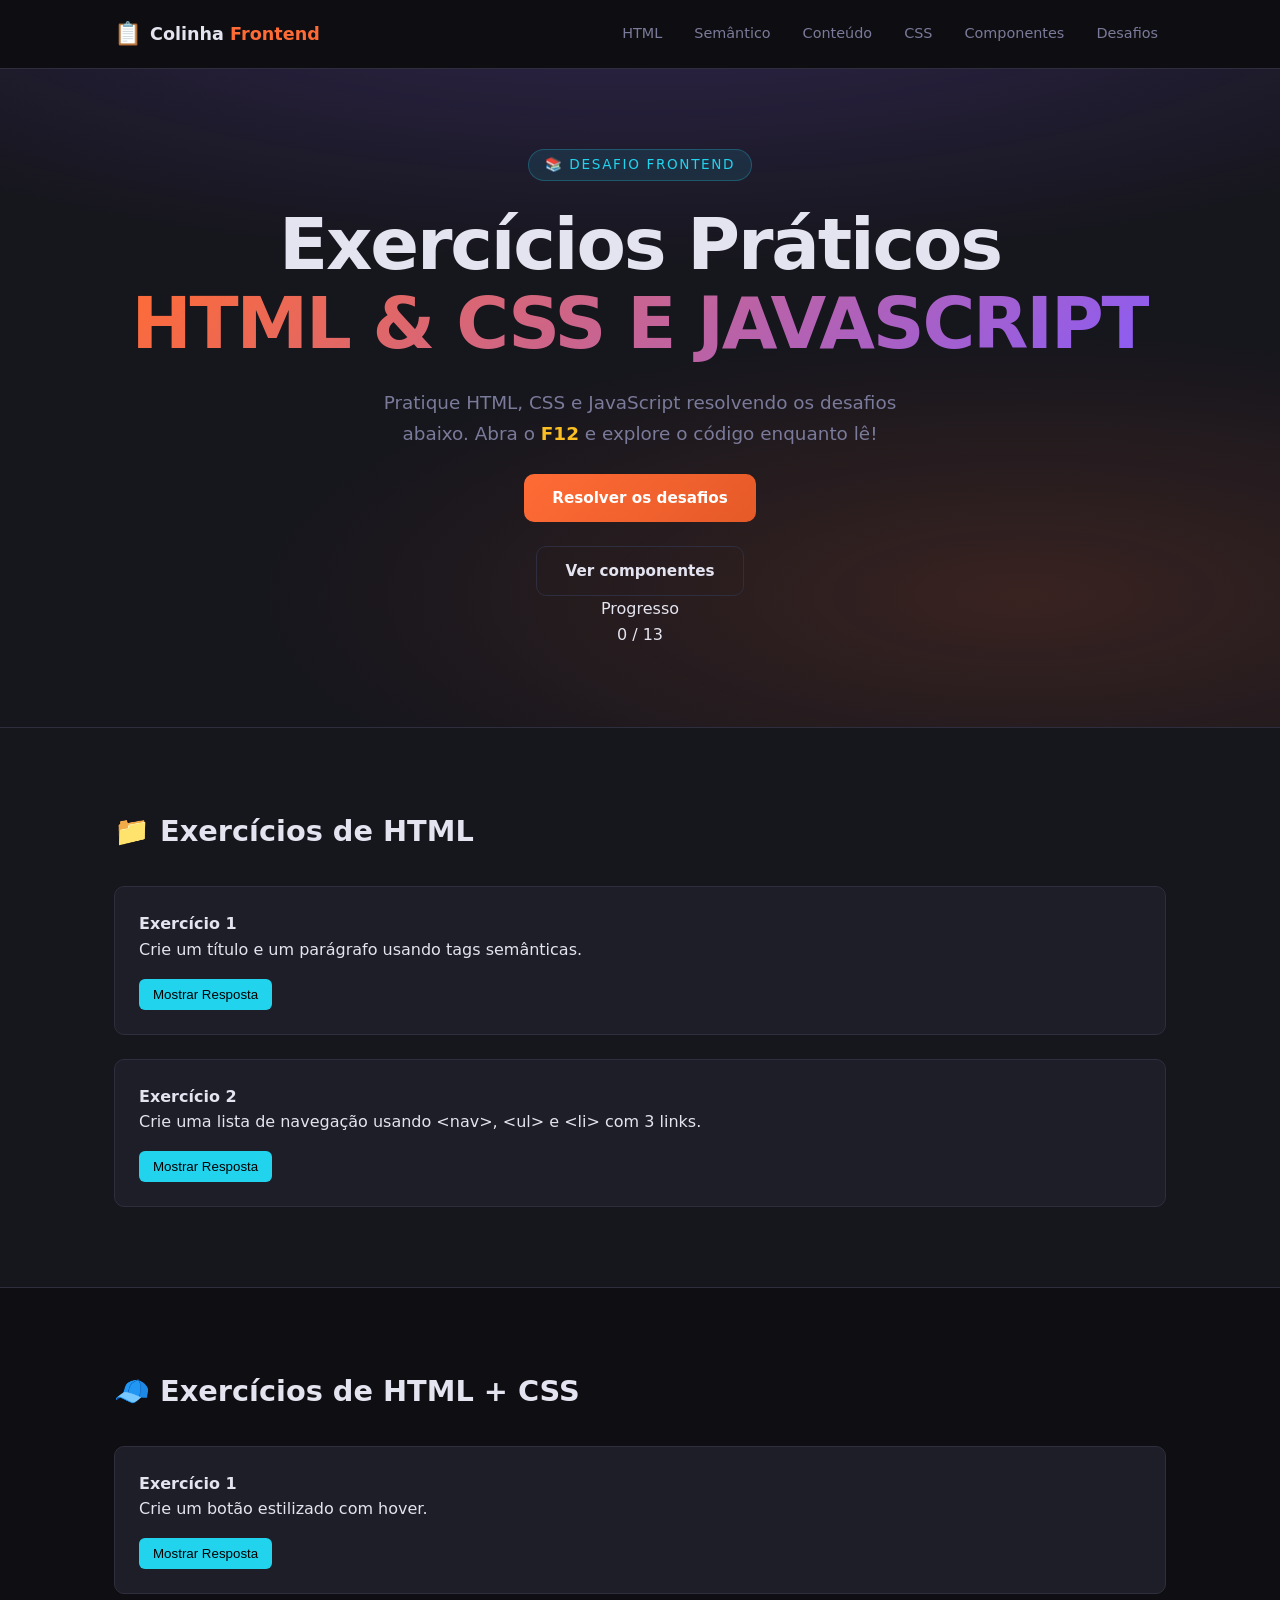
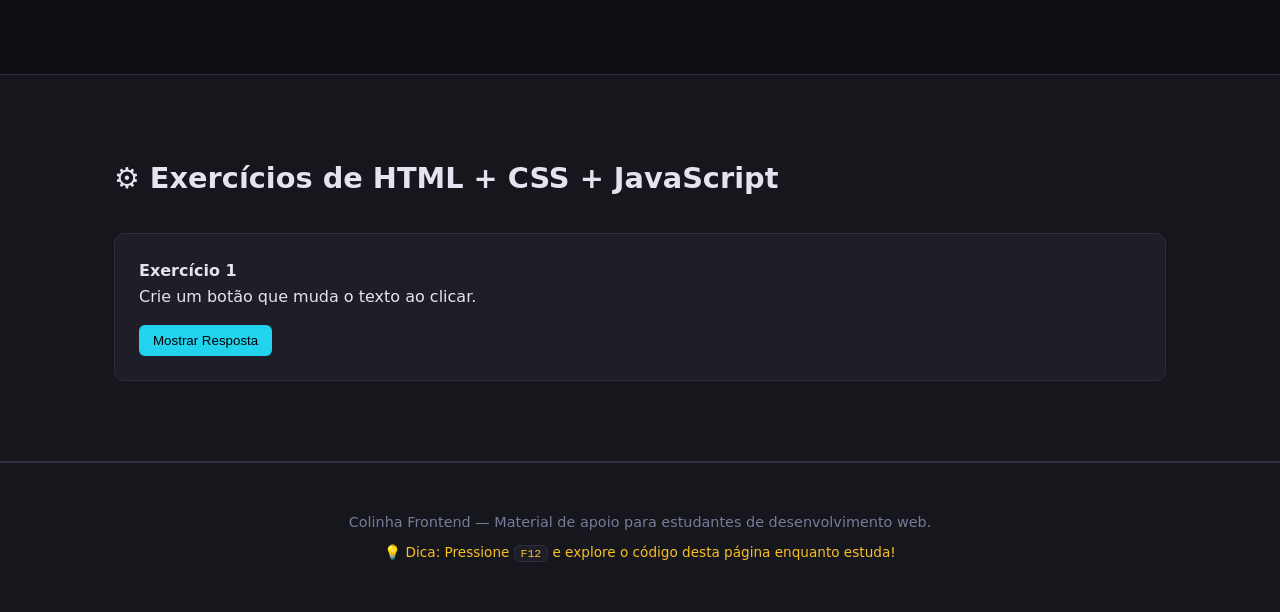
==== exercicio.html @ e73b344e "update subindo todos os arquivos do projeto" ====
<!DOCTYPE html>
<html lang="pt-BR">
<head>
    <meta charset="UTF-8">
    <meta name="viewport" content="width=device-width, initial-scale=1.0">
    <title>Colinha Frontend — HTML, CSS e Componentes</title>

    <link rel="stylesheet" href="./assets/css/style.css">
</head>
<body>
    <!-- ===========================
         HEADER — Cabeçalho da página
         Contém logo e nav principal
    =========================== -->
    <header class="site-header">
      <div class="container header-inner">
        <div class="logo">
          <span class="logo-icon">📋</span>
          <span class="logo-text">Colinha <strong>Frontend</strong></span>
        </div>

        <!-- NAV — Navegação principal -->
        <nav class="main-nav" aria-label="Navegação principal">
          <a href="./index.html#html">HTML</a>
          <a href="./index.html#html-semantico">Semântico</a>
          <a href="./index.html#html-conteudo">Conteúdo</a>
          <a href="./index.html#css-basico">CSS</a>
          <a href="./index.html#componentes">Componentes</a>
          <a href="./exercicio.html#desafios" target="_blank ">Desafios</a>
        </nav>
      </div>
    </header>
    <!-- ===========================
         HERO — Primeira grande seção
         Título impactante + subtítulo + CTA
    =========================== -->
    <section class="hero" id="hero">
      <div class="container hero-inner">
        <p class="hero-eyebrow">📚 DESAFIO FRONTEND</p>
        <h1 class="hero-title">
        Exercícios Práticos<br />
          <span class="highlight">HTML &amp; CSS  E JAVASCRIPT</span>
        </h1>
        <p class="hero-subtitle">
          Pratique HTML, CSS e JavaScript resolvendo os desafios abaixo. 
          Abra o <strong>F12</strong> e explore o código enquanto lê!
        </p>

        <!-- CTA — Call to Action -->
        <a href="#resolver-exercicio" class="btn btn-primary">Resolver os desafios</a>
        <a href="./index.html#componentes" class="btn btn-secondary" target="_blank" rel="noopener noreferrer">Ver componentes</a>
      </div>  
        <!-- Barra de progresso — atualizada pelo JS -->
    <div class="progress-wrap">
        <span class="progress-label">Progresso</span>
        <div class="progress-bar-track">
        <div class="progress-bar-fill" id="progressFill" style="width: 0%"></div>
    </div>
    <span class="progress-count" id="progressCount">0 / 13</span>
  </div>
    </section>

    <main>
    <!-- TEMPLATE DE SEÇÃO -->
    <!-- HTML -->
    <section class="content-section section-alt" >
        <div class="container">
        <h3 class="section-title"> 📁 Exercícios de HTML</h3>

        <div class="exercise-grid">

            <!-- Exercício -->
            <div class="exercise-card" id="resolver-exercicio">
            <h4>Exercício 1</h4>
            <p>Crie um título e um parágrafo usando tags semânticas.</p>
            <button class="btn-toggle">Mostrar Resposta</button>

            <div class="exercise-answer">
                <div class="tabs">
                <button class="tab active" data-tab="html">HTML</button>
                <button class="tab" data-tab="css">CSS</button>
                <button class="tab" data-tab="js">JS</button>
                </div>

                <pre class="code-block active" data-content="html">
                    &lt;h1&gt;Meu Título&lt;/h1&gt;
                    &lt;p&gt;Este é um parágrafo.&lt;/p&gt;
                </pre>

                <pre class="code-block" data-content="css">
                    /* Não necessário */
                </pre>

                <pre class="code-block" data-content="js">
                    /* Não necessário */
                </pre>
            </div>
            </div>

              <div class="exercise-card" id="resolver-exercicio">
            <h4>Exercício 2</h4>
            <p>Crie uma lista de navegação usando &lt;nav&gt;, &lt;ul&gt; e &lt;li&gt; com 3 links.</p>
            <button class="btn-toggle">Mostrar Resposta</button>

            <div class="exercise-answer">
                <div class="tabs">
                <button class="tab active" data-tab="html">HTML</button>
                <button class="tab" data-tab="css">CSS</button>
                <button class="tab" data-tab="js">JS</button>
                </div>

                <pre class="code-block active" data-content="html">
                    &lt;nav&gt;
                    Meu Título&lt;/h1&gt;
                    &lt;/nav&gt;Este é um parágrafo.&lt;/p&gt;
                </pre>

                <pre class="code-block" data-content="css">
                    /* Não necessário */
                </pre>

                <pre class="code-block" data-content="js">
                    /* Não necessário */
                </pre>
            </div>
            </div>

        </div>
        </div>
    </section>

    <!-- HTML + CSS -->
    <section class="content-section">
        <div class="container">
        <h3 class="section-title">🧢 Exercícios de HTML + CSS</h3>

        <div class="exercise-grid">
            <div class="exercise-card">
            <h4>Exercício 1</h4>
            <p>Crie um botão estilizado com hover.</p>
            <button class="btn-toggle">Mostrar Resposta</button>

            <div class="exercise-answer">
                <div class="tabs">
                <button class="tab active" data-tab="html">HTML</button>
                <button class="tab" data-tab="css">CSS</button>
                <button class="tab" data-tab="js">JS</button>
                </div>

                <pre class="code-block active" data-content="html">
                    &lt;button class="btn"&gt;Clique&lt;/button&gt;
                </pre>

                <pre class="code-block" data-content="css">
                    .btn {
                    padding: 10px 20px;
                    background: cyan;
                    border: none;
                    }
                    .btn:hover {
                    background: white;
                    }
                </pre>

                <pre class="code-block" data-content="js">
                    /* Não necessário */
                </pre>
            </div>
            </div>
        </div>
        </div>
    </section>

    <!-- HTML + CSS + JS -->
    <section class="content-section section-alt">
        <div class="container">
        <h3 class="section-title">⚙️ Exercícios de HTML + CSS + JavaScript</h3>

        <div class="exercise-grid">
            <div class="exercise-card">
            <h4>Exercício 1</h4>
            <p>Crie um botão que muda o texto ao clicar.</p>
            <button class="btn-toggle">Mostrar Resposta</button>

            <div class="exercise-answer">
                <div class="tabs">
                <button class="tab active" data-tab="html">HTML</button>
                <button class="tab" data-tab="css">CSS</button>
                <button class="tab" data-tab="js">JS</button>
                </div>

                <pre class="code-block active" data-content="html">
                    &lt;button id="btn"&gt;Clique&lt;/button&gt;
                </pre>

                <pre class="code-block" data-content="css">
                    button {
                    padding: 10px;
                    }
                </pre>

                <pre class="code-block" data-content="js">
                    document.getElementById("btn")
                    .addEventListener("click", function(){
                        this.innerText = "Mudou!";
                    });
                </pre>
            </div>
            </div>
        </div>
        </div>
    </section>

    </main>

    <footer class="site-footer">
        <div class="container footer-inner">
            <p>Colinha Frontend — Material de apoio para estudantes de desenvolvimento web.</p>
            <p class="footer-tip">💡 Dica: Pressione <kbd>F12</kbd> e explore o código desta página enquanto estuda!</p>
        </div>
    </footer>

    <script src="./assets/js/script.js"></script>
   </body> 
</html>
---- assets/css/style.css ----
/* ============================================================
   style.css — Estilos da Colinha Frontend
   
   ESTRUTURA:
   1. Reset & Variáveis
   2. Base
   3. Utilitários
   4. Header
   5. Hero
   6. Seções de Conteúdo
   7. Cards Grid
   8. Accordion
   9. Tabs
   10. CSS Grid de Grupos
   11. Componentes de Página
   12. Footer
   13. Responsivo
   ============================================================ */


/* ============================================================
   1. RESET & VARIÁVEIS CSS
   ============================================================ */

/* Reset básico */
*, *::before, *::after {
  box-sizing: border-box;
  margin: 0;
  padding: 0;
}

/* Variáveis CSS (Custom Properties) */
:root {
  /* Cores */
  --color-bg:        #0f0f13;
  --color-surface:   #16161d;
  --color-card:      #1e1e28;
  --color-border:    #2e2e3e;
  --color-text:      #e4e4f0;
  --color-muted:     #7a7a9a;

  /* Acentos */
  --accent-orange:   #ff6b35;
  --accent-purple:   #8b5cf6;
  --accent-cyan:     #22d3ee;
  --accent-green:    #10b981;
  --accent-yellow:   #fbbf24;
  --accent-pink:     #f472b6;

  /* Tipografia */
  --font-sans:   'Segoe UI', system-ui, -apple-system, sans-serif;
  --font-mono:   'Courier New', Courier, monospace;

  /* Espaçamentos */
  --space-xs:   0.25rem;
  --space-sm:   0.5rem;
  --space-md:   1rem;
  --space-lg:   1.5rem;
  --space-xl:   2rem;
  --space-2xl:  3rem;
  --space-3xl:  5rem;

  /* Bordas */
  --radius-sm:  6px;
  --radius-md:  10px;
  --radius-lg:  16px;

  /* Sombras */
  --shadow-sm:  0 2px 8px rgba(0,0,0,0.3);
  --shadow-md:  0 4px 20px rgba(0,0,0,0.4);
  --shadow-lg:  0 8px 40px rgba(0,0,0,0.5);
}


/* ============================================================
   2. BASE
   ============================================================ */

html {
  scroll-behavior: smooth; /* rola suavemente ao clicar nos links de âncora */
  font-size: 16px;
}

body {
  background-color: var(--color-bg);
  color: var(--color-text);
  font-family: var(--font-sans);
  line-height: 1.6;
}

/* Links */
a {
  color: var(--accent-cyan);
  text-decoration: none;
  transition: color 0.2s;
}

a:hover {
  color: var(--accent-orange);
}

/* Código inline */
code {
  font-family: var(--font-mono);
  font-size: 0.85em;
  background: rgba(139, 92, 246, 0.15);
  color: #c4b5fd;
  padding: 0.15em 0.4em;
  border-radius: var(--radius-sm);
  border: 1px solid rgba(139, 92, 246, 0.25);
}

/* Negrito */
strong {
  color: #fff;
  font-weight: 600;
}

/* Itálico */
em {
  color: var(--accent-yellow);
  font-style: italic;
}

/* Teclado */
kbd {
  background: var(--color-card);
  border: 1px solid var(--color-border);
  border-radius: var(--radius-sm);
  padding: 0.1em 0.5em;
  font-family: var(--font-mono);
  font-size: 0.85em;
  color: var(--accent-yellow);
}


/* ============================================================
   3. UTILITÁRIOS
   ============================================================ */

/* Container — centraliza e limita a largura */
.container {
  width: 100%;
  max-width: 1100px;
  margin: 0 auto;
  padding: 0 var(--space-lg);
}


/* ============================================================
   4. HEADER
   ============================================================ */

.site-header {
  position: sticky;          /* ← STICKY HEADER: fica no topo ao rolar */
  top: 0;
  z-index: 100;
  background: rgba(15, 15, 19, 0.92);
  backdrop-filter: blur(12px);   /* desfoque de vidro */
  border-bottom: 1px solid var(--color-border);
  padding: var(--space-md) 0;
}

.header-inner {
  display: flex;              /* flexbox: logo e nav lado a lado */
  align-items: center;
  justify-content: space-between;
  gap: var(--space-md);
}

/* Logo */
.logo {
  display: flex;
  align-items: center;
  gap: var(--space-sm);
  font-size: 1.1rem;
  font-weight: 600;
  color: var(--color-text);
}

.logo-icon {
  font-size: 1.4rem;
}

.logo-text strong {
  color: var(--accent-orange);
}

/* Navegação */
.main-nav {
  display: flex;
  align-items: center;
  gap: var(--space-md);
  flex-wrap: wrap;
}

.main-nav a {
  color: var(--color-muted);
  font-size: 0.9rem;
  font-weight: 500;
  padding: var(--space-xs) var(--space-sm);
  border-radius: var(--radius-sm);
  transition: color 0.2s, background 0.2s;
}

.main-nav a:hover {
  color: var(--color-text);
  background: rgba(255,255,255,0.06);
}


/* ============================================================
   5. HERO
   ============================================================ */

.hero {
  /* Fundo com gradiente + grade decorativa */
  background:
    radial-gradient(ellipse 80% 50% at 50% -20%, rgba(139,92,246,0.25), transparent),
    radial-gradient(ellipse 60% 40% at 80% 80%, rgba(255,107,53,0.15), transparent),
    var(--color-surface);
  padding: var(--space-3xl) 0;
  text-align: center;
  border-bottom: 1px solid var(--color-border);
}

.hero-inner {
  display: flex;
  flex-direction: column;   /* empilha verticalmente */
  align-items: center;
  gap: var(--space-lg);
}

/* Eyebrow — pequena linha acima do título */
.hero-eyebrow {
  font-size: 0.85rem;
  letter-spacing: 0.12em;
  text-transform: uppercase;
  color: var(--accent-cyan);
  background: rgba(34, 211, 238, 0.1);
  border: 1px solid rgba(34, 211, 238, 0.25);
  padding: var(--space-xs) var(--space-md);
  border-radius: 999px;    /* pill shape */
}

/* Título principal */
.hero-title {
  font-size: clamp(2.5rem, 6vw, 4.5rem);
  font-weight: 800;
  line-height: 1.1;
  letter-spacing: -0.03em;
}

/* Texto em destaque */
.highlight {
  background: linear-gradient(135deg, var(--accent-orange), var(--accent-purple));
  -webkit-background-clip: text;
  -webkit-text-fill-color: transparent;
  background-clip: text;
}

/* Subtítulo */
.hero-subtitle {
  font-size: 1.15rem;
  color: var(--color-muted);
  max-width: 540px;
  line-height: 1.7;
}

.hero-subtitle strong {
  color: var(--accent-yellow);
}

/* Botões — CTA */
.btn {
  display: inline-block;
  padding: 0.75rem 1.75rem;
  border-radius: var(--radius-md);
  font-weight: 600;
  font-size: 0.95rem;
  cursor: pointer;
  transition: transform 0.15s, box-shadow 0.15s, opacity 0.15s;
  text-decoration: none;
  border: none;
}

.btn:hover {
  transform: translateY(-2px);
  box-shadow: var(--shadow-md);
}

.btn:active {
  transform: translateY(0);
}

.btn-primary {
  background: linear-gradient(135deg, var(--accent-orange), #e55a28);
  color: #fff;
}

.btn-secondary {
  background: transparent;
  color: var(--color-text);
  border: 1px solid var(--color-border);
}

.btn-secondary:hover {
  border-color: var(--accent-purple);
  color: var(--accent-purple);
}


/* ============================================================
   6. SEÇÕES DE CONTEÚDO
   ============================================================ */

.site-main {
  padding-bottom: var(--space-3xl);
}

.content-section {
  padding: var(--space-3xl) 0;
  border-bottom: 1px solid var(--color-border);
}

/* Seções alternadas com fundo levemente diferente */
.section-alt {
  background: var(--color-surface);
}

/* Título de seção */
.section-title {
  font-size: 1.8rem;
  font-weight: 700;
  margin-bottom: var(--space-xl);
  display: flex;
  align-items: center;
  gap: var(--space-md);
}

.section-icon {
  font-size: 1.5rem;
}

/* BREADCRUMB */
.breadcrumb {
  display: flex;
  align-items: center;
  gap: var(--space-xs);
  font-size: 0.82rem;
  color: var(--color-muted);
  margin-bottom: var(--space-lg);
}

.breadcrumb a {
  color: var(--color-muted);
}

.breadcrumb a:hover {
  color: var(--accent-cyan);
}

.sep {
  color: var(--color-border);
}


/* ============================================================
   7. CARDS GRID
   ============================================================ */

.cards-grid {
  display: grid;
  grid-template-columns: repeat(auto-fill, minmax(220px, 1fr));
  gap: var(--space-md);
}

/* CARD — componente de artigo */
.card {
  background: var(--color-card);
  border: 1px solid var(--color-border);
  border-radius: var(--radius-md);
  overflow: hidden;
  transition: transform 0.2s, box-shadow 0.2s, border-color 0.2s;
}

.card:hover {
  transform: translateY(-4px);
  box-shadow: var(--shadow-md);
  border-color: var(--accent-purple);
}

.card-header {
  background: rgba(139, 92, 246, 0.08);
  padding: var(--space-md);
  border-bottom: 1px solid var(--color-border);
}

.card-header code {
  font-size: 0.9rem;
  background: none;
  border: none;
  padding: 0;
  color: var(--accent-cyan);
}

.card-body {
  padding: var(--space-md);
  font-size: 0.88rem;
  color: var(--color-muted);
  line-height: 1.5;
}


/* ============================================================
   8. ACCORDION
   ============================================================ */

.accordion {
  display: flex;
  flex-direction: column;
  gap: var(--space-sm);
}

.accordion-item {
  background: var(--color-card);
  border: 1px solid var(--color-border);
  border-radius: var(--radius-md);
  overflow: hidden;
  transition: border-color 0.2s;
}

.accordion-item[open] {
  border-color: var(--accent-purple);
}

.accordion-trigger {
  padding: var(--space-md) var(--space-lg);
  cursor: pointer;
  list-style: none;
  display: flex;
  align-items: center;
  gap: var(--space-md);
  font-size: 0.92rem;
  user-select: none;
  transition: background 0.15s;
}

.accordion-trigger:hover {
  background: rgba(255,255,255,0.03);
}

/* Remove a seta padrão do details/summary */
.accordion-trigger::-webkit-details-marker { display: none; }

/* Seta customizada via pseudo-elemento */
.accordion-trigger::before {
  content: '▶';
  color: var(--accent-purple);
  font-size: 0.7rem;
  transition: transform 0.2s;
}

details[open] .accordion-trigger::before {
  transform: rotate(90deg);
}

.accordion-desc {
  color: var(--color-muted);
  font-size: 0.85rem;
  flex: 1;
}

.accordion-content {
  padding: 0 var(--space-lg) var(--space-md);
  font-size: 0.88rem;
  color: var(--color-muted);
  line-height: 1.6;
  border-top: 1px solid var(--color-border);
}

.accordion-content p {
  padding-top: var(--space-md);
}


/* ============================================================
   9. TABS
   ============================================================ */

.tabs {
  background: var(--color-card);
  border: 1px solid var(--color-border);
  border-radius: var(--radius-lg);
  overflow: hidden;
}

/* Lista de abas */
.tab-list {
  display: flex;
  border-bottom: 1px solid var(--color-border);
  overflow-x: auto;
}

.tab-btn {
  padding: var(--space-md) var(--space-xl);
  background: none;
  border: none;
  border-bottom: 2px solid transparent;
  color: var(--color-muted);
  font-size: 0.9rem;
  font-weight: 500;
  cursor: pointer;
  white-space: nowrap;
  transition: color 0.2s, border-color 0.2s;
  font-family: inherit;
}

.tab-btn:hover {
  color: var(--color-text);
}

/* Aba ativa */
.tab-btn.active {
  color: var(--accent-cyan);
  border-bottom-color: var(--accent-cyan);
}

/* Painéis de conteúdo */
.tab-panel {
  display: none;           /* esconde os painéis por padrão */
  padding: var(--space-xl);
}

.tab-panel.active {
  display: block;          /* mostra apenas o painel ativo */
}

/* Lista de tags nas tabs */
.tag-list {
  list-style: none;
  display: flex;
  flex-direction: column;
  gap: var(--space-sm);
}

.tag-list li {
  padding: var(--space-sm) var(--space-md);
  background: rgba(255,255,255,0.03);
  border-radius: var(--radius-sm);
  font-size: 0.88rem;
  color: var(--color-muted);
  line-height: 1.5;
  border-left: 2px solid var(--color-border);
  transition: border-color 0.2s, background 0.2s;
}

.tag-list li:hover {
  border-left-color: var(--accent-cyan);
  background: rgba(34, 211, 238, 0.04);
}


/* ============================================================
   10. CSS GRID DE GRUPOS
   ============================================================ */

.css-grid {
  display: grid;
  grid-template-columns: repeat(auto-fill, minmax(300px, 1fr));
  gap: var(--space-lg);
}

.css-group {
  background: var(--color-card);
  border: 1px solid var(--color-border);
  border-radius: var(--radius-md);
  padding: var(--space-lg);
  transition: border-color 0.2s;
}

.css-group:hover {
  border-color: var(--accent-cyan);
}

.css-group-title {
  font-size: 0.95rem;
  font-weight: 700;
  margin-bottom: var(--space-md);
  padding-bottom: var(--space-sm);
  border-bottom: 1px solid var(--color-border);
  color: var(--color-text);
}


/* ============================================================
   11. COMPONENTES DE PÁGINA
   ============================================================ */

.components-grid {
  display: grid;
  grid-template-columns: repeat(auto-fill, minmax(250px, 1fr));
  gap: var(--space-md);
}

.component-card {
  background: var(--color-card);
  border: 1px solid var(--color-border);
  border-radius: var(--radius-md);
  padding: var(--space-lg);
  transition: transform 0.2s, box-shadow 0.2s, border-color 0.2s;
}

.component-card:hover {
  transform: translateY(-3px);
  box-shadow: var(--shadow-md);
  border-color: var(--accent-orange);
}

/* Card de destaque */
.highlight-card {
  border-color: var(--accent-orange);
  background: linear-gradient(135deg, rgba(255,107,53,0.08), var(--color-card));
  grid-column: span 1;
}

.comp-icon {
  font-size: 1.8rem;
  margin-bottom: var(--space-sm);
}

.component-card h3 {
  font-size: 1rem;
  font-weight: 700;
  margin-bottom: var(--space-sm);
  color: var(--color-text);
}

.component-card p {
  font-size: 0.85rem;
  color: var(--color-muted);
  line-height: 1.5;
}

.comp-badge {
  display: inline-block;
  margin-top: var(--space-sm);
  font-size: 0.75rem;
  background: rgba(255,107,53,0.15);
  color: var(--accent-orange);
  padding: 0.2em 0.6em;
  border-radius: 999px;
  border: 1px solid rgba(255,107,53,0.3);
}


/* ============================================================
   12. FOOTER
   ============================================================ */

.site-footer {
  background: var(--color-surface);
  border-top: 1px solid var(--color-border);
  padding: var(--space-2xl) 0;
  text-align: center;
}

.footer-inner {
  display: flex;
  flex-direction: column;
  gap: var(--space-sm);
  align-items: center;
}

.site-footer p {
  color: var(--color-muted);
  font-size: 0.9rem;
}

.footer-tip {
  font-size: 0.85rem !important;
  color: var(--accent-yellow) !important;
}


/* ============================================================
   13. RESPONSIVO — Media Queries
   ============================================================ */

/* Telas médias (tablets) */
@media (max-width: 768px) {
  .main-nav {
    display: none; /* simplificado para mobile */
  }

  .hero-title {
    font-size: 2.2rem;
  }

  .cards-grid {
    grid-template-columns: repeat(auto-fill, minmax(160px, 1fr));
  }

  .css-grid {
    grid-template-columns: 1fr;
  }

  .components-grid {
    grid-template-columns: 1fr 1fr;
  }
}

/* Telas pequenas (celular) */
@media (max-width: 480px) {
  .components-grid {
    grid-template-columns: 1fr;
  }

  .hero-subtitle {
    font-size: 1rem;
  }

  .btn {
    width: 100%;
    text-align: center;
  }
}


/* ============================================================
   COMPONENTES VISUAIS — Estilos dos exemplos interativos
   ============================================================ */

/* Descrição da seção */
.section-desc {
  color: var(--color-muted);
  margin-bottom: var(--space-2xl);
  font-size: 0.95rem;
  line-height: 1.6;
}

/* Showcase wrapper — cada componente */
.comp-showcase {
  display: grid;
  grid-template-columns: 280px 1fr;
  gap: var(--space-xl);
  align-items: start;
  margin-bottom: var(--space-2xl);
  padding-bottom: var(--space-2xl);
  border-bottom: 1px solid var(--color-border);
}

.comp-showcase:last-child {
  border-bottom: none;
}

/* Label — lado esquerdo com descrição */
.comp-label {
  position: sticky;
  top: 80px;
}

.comp-tag {
  display: inline-block;
  font-family: var(--font-mono);
  font-size: 0.75rem;
  background: rgba(139,92,246,0.15);
  color: #a78bfa;
  border: 1px solid rgba(139,92,246,0.3);
  padding: 0.2em 0.6em;
  border-radius: var(--radius-sm);
  margin-bottom: var(--space-sm);
}

.comp-label h3 {
  font-size: 1.1rem;
  font-weight: 700;
  margin-bottom: var(--space-sm);
}

.comp-label p {
  font-size: 0.85rem;
  color: var(--color-muted);
  line-height: 1.5;
}

/* Preview — lado direito com o componente real */
.comp-preview {
  background: #111118;
  border: 1px solid var(--color-border);
  border-radius: var(--radius-lg);
  padding: var(--space-xl);
  overflow: hidden;
}

/* ---- NAVBAR ---- */
.ex-navbar {
  background: #1a1a2e;
  border: 1px solid #2e2e4e;
  border-radius: var(--radius-md);
  padding: 0.75rem 1.25rem;
  display: flex;
  align-items: center;
  justify-content: space-between;
  gap: 1rem;
}

.ex-navbar-logo {
  font-weight: 700;
  font-size: 1rem;
  color: #fff;
}

.ex-navbar-links {
  list-style: none;
  display: flex;
  gap: 0.25rem;
}

.ex-navbar-links a {
  color: #aaa;
  font-size: 0.85rem;
  padding: 0.3rem 0.7rem;
  border-radius: 6px;
  transition: color 0.2s, background 0.2s;
}

.ex-navbar-links a:hover { color: #fff; background: rgba(255,255,255,0.07); }

.ex-navbar-cta {
  background: var(--accent-orange) !important;
  color: #fff !important;
  border-radius: 6px !important;
}

/* ---- HERO ---- */
.ex-hero {
  background: linear-gradient(135deg, #1a0533 0%, #0f1729 60%, #0a2a1a 100%);
  border-radius: var(--radius-md);
  padding: 2.5rem;
  text-align: center;
  border: 1px solid #2e2e4e;
}

.ex-hero-eyebrow {
  display: inline-block;
  font-size: 0.78rem;
  letter-spacing: 0.1em;
  text-transform: uppercase;
  color: #a78bfa;
  background: rgba(139,92,246,0.15);
  border: 1px solid rgba(139,92,246,0.3);
  padding: 0.25rem 0.75rem;
  border-radius: 999px;
  margin-bottom: 1rem;
}

.ex-hero-title {
  font-size: 1.8rem;
  font-weight: 800;
  line-height: 1.2;
  margin-bottom: 0.75rem;
  letter-spacing: -0.02em;
}

.ex-hero-title span {
  background: linear-gradient(135deg, var(--accent-orange), var(--accent-purple));
  -webkit-background-clip: text;
  -webkit-text-fill-color: transparent;
  background-clip: text;
}

.ex-hero-sub {
  font-size: 0.9rem;
  color: var(--color-muted);
  margin-bottom: 1.5rem;
}

.ex-hero-btns {
  display: flex;
  gap: 0.75rem;
  justify-content: center;
  flex-wrap: wrap;
}

/* ---- BOTÕES COMPARTILHADOS ---- */
.ex-btn-primary {
  background: var(--accent-orange);
  color: #fff;
  border: none;
  padding: 0.6rem 1.25rem;
  border-radius: var(--radius-md);
  font-weight: 600;
  font-size: 0.85rem;
  cursor: pointer;
  transition: opacity 0.2s, transform 0.15s;
  font-family: inherit;
}

.ex-btn-primary:hover { opacity: 0.85; transform: translateY(-1px); }

.ex-btn-ghost {
  background: transparent;
  color: var(--color-text);
  border: 1px solid var(--color-border);
  padding: 0.6rem 1.25rem;
  border-radius: var(--radius-md);
  font-weight: 600;
  font-size: 0.85rem;
  cursor: pointer;
  transition: border-color 0.2s;
  font-family: inherit;
}

.ex-btn-ghost:hover { border-color: var(--accent-purple); color: var(--accent-purple); }

/* ---- CARDS GRID ---- */
.ex-cards-grid {
  display: grid;
  grid-template-columns: repeat(3, 1fr);
  gap: 0.75rem;
}

.ex-card {
  background: var(--color-card);
  border: 1px solid var(--color-border);
  border-radius: var(--radius-md);
  overflow: hidden;
  transition: transform 0.2s, box-shadow 0.2s;
}

.ex-card:hover {
  transform: translateY(-3px);
  box-shadow: 0 8px 24px rgba(0,0,0,0.4);
}

.ex-card-img {
  height: 80px;
  display: flex;
  align-items: center;
  justify-content: center;
  font-size: 2rem;
}

.ex-card-body {
  padding: 0.75rem;
}

.ex-card-body h4 {
  font-size: 0.9rem;
  font-weight: 700;
  margin-bottom: 0.3rem;
}

.ex-card-body p {
  font-size: 0.78rem;
  color: var(--color-muted);
  margin-bottom: 0.6rem;
  line-height: 1.4;
}

.ex-card-btn {
  background: none;
  border: none;
  color: var(--accent-cyan);
  font-size: 0.78rem;
  cursor: pointer;
  padding: 0;
  font-family: inherit;
  font-weight: 600;
}

/* ---- BANNER ---- */
.ex-banner {
  position: relative;
  background: linear-gradient(135deg, #1a1040, #2d1b69, #0d2137);
  border-radius: var(--radius-md);
  padding: 2rem;
  overflow: hidden;
  min-height: 140px;
  display: flex;
  align-items: center;
  border: 1px solid #3d2b7a;
}

/* Overlay escuro por cima */
.ex-banner-overlay {
  position: absolute;
  inset: 0;
  background: rgba(0,0,0,0.3);
  z-index: 1;
}

.ex-banner-content {
  position: relative;
  z-index: 2; /* fica acima do overlay */
}

.ex-banner-tag {
  display: inline-block;
  font-size: 0.75rem;
  background: var(--accent-orange);
  color: #fff;
  padding: 0.2em 0.6em;
  border-radius: 4px;
  margin-bottom: 0.5rem;
  font-weight: 700;
}

.ex-banner-content h3 {
  font-size: 1.3rem;
  font-weight: 800;
  margin-bottom: 0.3rem;
}

.ex-banner-content p {
  font-size: 0.85rem;
  color: #ccc;
  margin-bottom: 1rem;
}

/* ---- CAROUSEL ---- */
.ex-carousel-wrapper {
  position: relative;
  border-radius: var(--radius-md);
  overflow: visible;
}

/* O container que esconde os slides fora da área */
.ex-carousel-track-container {
  overflow: hidden;
  border-radius: var(--radius-md);
}

/* Track: todos slides em linha horizontal */
.ex-carousel-track {
  display: flex;
  transition: transform 0.4s ease;
}

.ex-slide {
  min-width: 100%;
  height: 130px;
  display: flex;
  flex-direction: column;
  align-items: center;
  justify-content: center;
  gap: 0.5rem;
  font-size: 2rem;
}

.ex-slide p {
  font-size: 0.9rem;
  font-weight: 600;
  color: #fff;
  margin: 0;
}

/* Botões prev/next */
.ex-carousel-btn {
  position: absolute;
  top: 50%;
  transform: translateY(-50%);
  background: rgba(255,255,255,0.15);
  border: 1px solid rgba(255,255,255,0.2);
  color: #fff;
  width: 36px;
  height: 36px;
  border-radius: 50%;
  font-size: 1.2rem;
  cursor: pointer;
  display: flex;
  align-items: center;
  justify-content: center;
  transition: background 0.2s;
  z-index: 10;
  font-family: inherit;
}

.ex-carousel-btn:hover { background: rgba(255,255,255,0.3); }
.ex-carousel-prev { left: -18px; }
.ex-carousel-next { right: -18px; }

/* Bolinhas indicadoras */
.ex-carousel-dots {
  display: flex;
  gap: 0.4rem;
  justify-content: center;
  margin-top: 0.75rem;
}

.ex-dot {
  width: 8px;
  height: 8px;
  border-radius: 50%;
  background: var(--color-border);
  cursor: pointer;
  transition: background 0.2s, transform 0.2s;
}

.ex-dot.active {
  background: var(--accent-orange);
  transform: scale(1.3);
}

/* ---- MODAL + OVERLAY ---- */
.ex-modal-trigger-area {
  text-align: center;
}

.ex-trigger-hint {
  color: var(--color-muted);
  font-size: 0.85rem;
  margin-bottom: 0.75rem;
}

/* Overlay — cobre a tela inteira, semitransparente */
.ex-overlay {
  display: none;
  position: fixed;
  inset: 0;
  background: rgba(0, 0, 0, 0.75);
  z-index: 200;
  backdrop-filter: blur(4px);
}

.ex-overlay.active { display: block; }

/* Modal — centralizado na tela */
.ex-modal {
  display: none;
  position: fixed;
  top: 50%;
  left: 50%;
  transform: translate(-50%, -50%);
  z-index: 201; /* acima do overlay */
  background: #1e1e2e;
  border: 1px solid var(--color-border);
  border-radius: var(--radius-lg);
  width: min(440px, 90vw);
  box-shadow: 0 20px 60px rgba(0,0,0,0.6);
  animation: modalSlideIn 0.2s ease;
}

.ex-modal.active { display: block; }

@keyframes modalSlideIn {
  from { opacity: 0; transform: translate(-50%, -48%); }
  to   { opacity: 1; transform: translate(-50%, -50%); }
}

.ex-modal-header {
  padding: 1.25rem 1.5rem;
  border-bottom: 1px solid var(--color-border);
  display: flex;
  align-items: center;
  justify-content: space-between;
}

.ex-modal-header h4 { font-size: 1rem; font-weight: 700; }

.ex-modal-close {
  background: none;
  border: none;
  color: var(--color-muted);
  font-size: 1rem;
  cursor: pointer;
  padding: 0.25rem;
  border-radius: 4px;
  transition: color 0.2s, background 0.2s;
  font-family: inherit;
}

.ex-modal-close:hover { color: #fff; background: rgba(255,255,255,0.1); }

.ex-modal-body {
  padding: 1.25rem 1.5rem;
  display: flex;
  flex-direction: column;
  gap: 0.75rem;
}

.ex-modal-body p { font-size: 0.9rem; color: var(--color-muted); }

.ex-input {
  background: var(--color-bg);
  border: 1px solid var(--color-border);
  border-radius: var(--radius-md);
  padding: 0.6rem 0.9rem;
  color: var(--color-text);
  font-size: 0.9rem;
  width: 100%;
  font-family: inherit;
  transition: border-color 0.2s;
}

.ex-input:focus { outline: none; border-color: var(--accent-purple); }

.ex-modal-footer {
  padding: 1rem 1.5rem;
  border-top: 1px solid var(--color-border);
  display: flex;
  gap: 0.75rem;
  justify-content: flex-end;
}

/* ---- TOAST ---- */
.ex-toast {
  position: fixed;
  bottom: 2rem;
  right: 2rem;
  z-index: 300;
  padding: 0.85rem 1.25rem;
  border-radius: var(--radius-md);
  font-size: 0.88rem;
  font-weight: 600;
  color: #fff;
  box-shadow: var(--shadow-lg);
  display: none;
  align-items: center;
  gap: 0.6rem;
  min-width: 220px;
  animation: toastSlide 0.3s ease;
  font-family: var(--font-sans);
}

.ex-toast.visible { display: flex; }

@keyframes toastSlide {
  from { opacity: 0; transform: translateY(16px); }
  to   { opacity: 1; transform: translateY(0); }
}

/* ---- SKELETON ---- */
.ex-skeleton-card {
  display: flex;
  gap: 1rem;
  align-items: flex-start;
}

/* Animação de shimmer (brilho percorrendo o elemento) */
@keyframes shimmer {
  0%   { background-position: -600px 0; }
  100% { background-position: 600px 0; }
}

.skeleton {
  background: linear-gradient(
    90deg,
    #1e1e28 25%,
    #2a2a38 50%,
    #1e1e28 75%
  );
  background-size: 600px 100%;
  animation: shimmer 1.5s infinite linear;
  border-radius: var(--radius-sm);
}

.skeleton-img   { width: 100px; height: 100px; border-radius: var(--radius-md); flex-shrink: 0; }
.skeleton-title { height: 18px; width: 70%; margin-bottom: 0.5rem; border-radius: 4px; }
.skeleton-text  { height: 12px; width: 90%; margin-bottom: 0.4rem; border-radius: 4px; }
.skeleton-text.short { width: 60%; }
.skeleton-btn   { height: 30px; width: 110px; margin-top: 0.5rem; border-radius: var(--radius-md); }

.ex-skeleton-info { flex: 1; padding-top: 0.25rem; }

/* ---- BREADCRUMB ---- */
.ex-breadcrumb-wrap {
  background: var(--color-card);
  border: 1px solid var(--color-border);
  border-radius: var(--radius-md);
  padding: 0.75rem 1rem;
}

.ex-breadcrumb {
  list-style: none;
  display: flex;
  align-items: center;
  flex-wrap: wrap;
  gap: 0;
}

/* Separador via CSS puro, sem HTML extra */
.ex-breadcrumb li + li::before {
  content: '›';
  color: var(--color-border);
  margin: 0 0.4rem;
}

.ex-breadcrumb li { font-size: 0.85rem; }

.ex-breadcrumb a {
  color: var(--color-muted);
  transition: color 0.2s;
}

.ex-breadcrumb a:hover { color: var(--accent-cyan); }

.ex-breadcrumb [aria-current="page"] {
  color: var(--color-text);
  font-weight: 600;
}

/* ---- SIDEBAR LAYOUT ---- */
.ex-layout {
  display: grid;
  grid-template-columns: 160px 1fr; /* sidebar estreita + main largo */
  gap: 1rem;
  min-height: 140px;
}

.ex-sidebar {
  background: var(--color-card);
  border: 1px solid var(--color-border);
  border-radius: var(--radius-md);
  padding: 0.75rem;
}

.ex-sidebar-title {
  font-size: 0.72rem;
  text-transform: uppercase;
  letter-spacing: 0.1em;
  color: var(--color-muted);
  margin-bottom: 0.6rem;
  font-weight: 700;
}

.ex-sidebar-list {
  list-style: none;
  display: flex;
  flex-direction: column;
  gap: 0.2rem;
}

.ex-sidebar-list li {
  font-size: 0.82rem;
  padding: 0.35rem 0.5rem;
  border-radius: 5px;
  cursor: pointer;
  color: var(--color-muted);
  transition: background 0.15s, color 0.15s;
}

.ex-sidebar-list li:hover { background: rgba(255,255,255,0.05); color: var(--color-text); }

.ex-sidebar-list li.active {
  background: rgba(34,211,238,0.1);
  color: var(--accent-cyan);
  font-weight: 600;
}

.ex-main-content {
  background: var(--color-card);
  border: 1px solid var(--color-border);
  border-radius: var(--radius-md);
  padding: 1rem;
}

.ex-main-content h4 { font-size: 0.95rem; margin-bottom: 0.5rem; }
.ex-main-content p  { font-size: 0.82rem; color: var(--color-muted); }

/* ---- SKYSCRAPER ---- */
.ex-skyscraper-demo {
  display: flex;
  gap: 1rem;
  align-items: flex-start;
}

.ex-page-content {
  flex: 1;
  display: flex;
  flex-direction: column;
  gap: 0.6rem;
}

.ex-page-content p {
  font-size: 0.82rem;
  color: var(--color-muted);
  background: var(--color-card);
  padding: 0.5rem 0.75rem;
  border-radius: 6px;
  border: 1px solid var(--color-border);
  line-height: 1.5;
}

/* O banner corroceu — alto e estreito */
.ex-skyscraper {
  width: 120px;
  min-height: 240px;
  background: linear-gradient(180deg, #1a0533, #2d1b69, #0d2137);
  border: 1px solid #5b21b6;
  border-radius: var(--radius-md);
  display: flex;
  flex-direction: column;
  align-items: center;
  justify-content: center;
  gap: 0.6rem;
  padding: 1rem 0.5rem;
  text-align: center;
  flex-shrink: 0;
}

.ex-sky-label {
  font-size: 0.6rem;
  color: #666;
  text-transform: uppercase;
  letter-spacing: 0.1em;
}

.ex-sky-title {
  font-size: 0.85rem;
  font-weight: 700;
  color: #fff;
  line-height: 1.2;
}

.ex-sky-sub {
  font-size: 0.7rem;
  color: #888;
  font-family: var(--font-mono);
}

.ex-sky-btn {
  background: var(--accent-purple);
  color: #fff;
  border: none;
  padding: 0.4rem 0.6rem;
  border-radius: 5px;
  font-size: 0.72rem;
  cursor: pointer;
  font-family: inherit;
  font-weight: 600;
  margin-top: 0.25rem;
  transition: opacity 0.2s;
}

.ex-sky-btn:hover { opacity: 0.8; }

/* ---- ABOVE THE FOLD ---- */
.ex-fold-demo {
  display: flex;
  justify-content: center;
}

.ex-fold-screen {
  width: 260px;
  border: 2px solid var(--color-border);
  border-radius: var(--radius-md);
  overflow: hidden;
  font-size: 0.8rem;
}

.ex-fold-above {
  background: linear-gradient(135deg, rgba(139,92,246,0.15), rgba(34,211,238,0.1));
  padding: 1.5rem 1rem;
  text-align: center;
  display: flex;
  flex-direction: column;
  gap: 0.4rem;
  color: var(--color-text);
  font-weight: 600;
  min-height: 100px;
  align-items: center;
  justify-content: center;
}

.ex-fold-above small {
  color: var(--color-muted);
  font-weight: 400;
  font-size: 0.72rem;
}

.ex-fold-line {
  background: var(--accent-orange);
  color: #fff;
  text-align: center;
  padding: 0.3rem;
  font-size: 0.72rem;
  font-weight: 700;
  letter-spacing: 0.05em;
}

.ex-fold-below {
  background: rgba(255,255,255,0.02);
  padding: 1.5rem 1rem;
  text-align: center;
  display: flex;
  flex-direction: column;
  gap: 0.4rem;
  color: var(--color-muted);
  min-height: 80px;
  align-items: center;
  justify-content: center;
}

.ex-fold-below small {
  font-size: 0.72rem;
}

/* ---- RESPONSIVO DOS COMPONENTES ---- */
@media (max-width: 768px) {
  .comp-showcase {
    grid-template-columns: 1fr;
  }

  .comp-label {
    position: static;
  }

  .ex-cards-grid {
    grid-template-columns: 1fr;
  }

  .ex-layout {
    grid-template-columns: 1fr;
  }

  .ex-carousel-prev { left: 4px; }
  .ex-carousel-next { right: 4px; }
}

/* ---- PAGINA DE EXERCICIO ---- */
.exercise-grid {
  display: grid;
  gap: 1.5rem;
}

.exercise-card {
  background: var(--color-card);
  padding: 1.5rem;
  border-radius: var(--radius-md);
  border: 1px solid var(--color-border);
}

.btn-toggle {
  margin-top: 1rem;
  padding: 8px 14px;
  background: var(--accent-cyan);
  border: none;
  cursor: pointer;
  border-radius: 6px;
}

.exercise-answer {
  display: none;
  margin-top: 1rem;
}

.exercise-answer.active {
  display: block;
}

.tabs-exercicio {
  display: flex;
  gap: 10px;
  margin-bottom: 10px;
}

.tab-exercicio {
  background: transparent;
  color: #6b50a7;
  border: 1px solid var(--color-border);
  padding: 5px 10px;
  cursor: pointer;
}

.tab.active {
  background: var(--accent-cyan);
}

.code-block {
  display: none;
  background: #3f3d3d;
  padding: 1rem;
  border-radius: 6px;
  font-size: 0.85rem;
  overflow-x: auto;
}

.code-block.active {
  display: block;
}
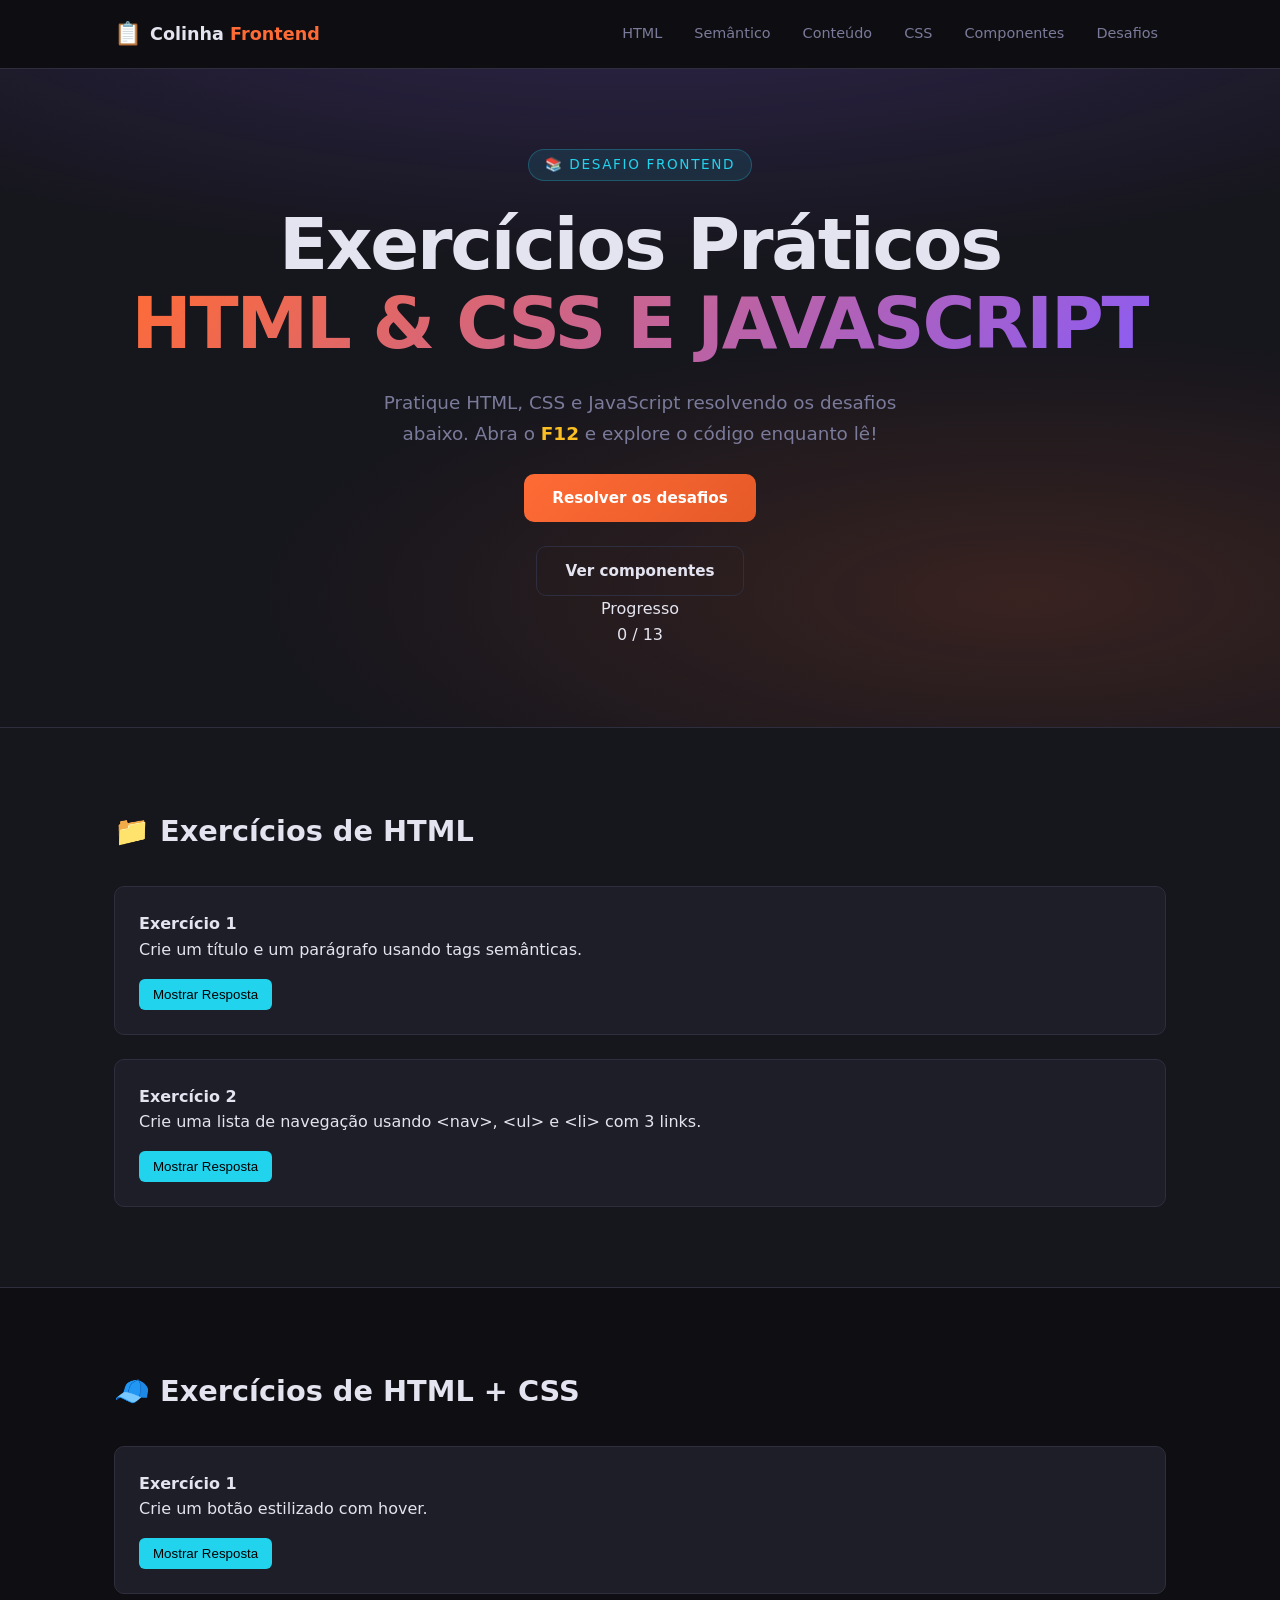
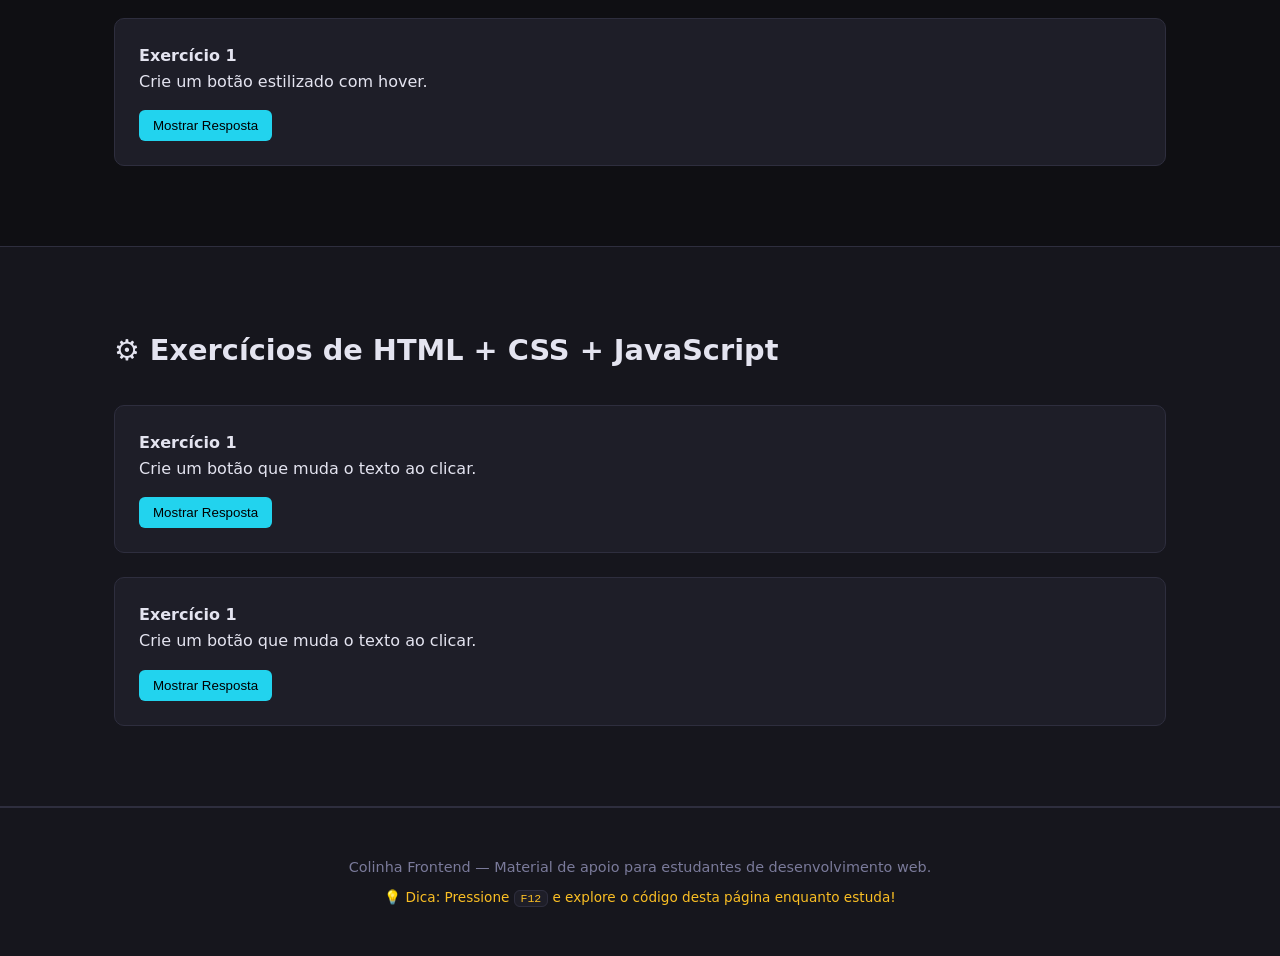
==== commit b9941c05: "update correção" ====
--- a/exercicio.html
+++ b/exercicio.html
@@ -70,63 +70,75 @@
         <div class="exercise-grid">
 
             <!-- Exercício -->
+           <div class="exercise-card" id="resolver-exercicio">
+            <h4>Exercício 1</h4>
+            <p>Crie um título e um parágrafo usando tags semânticas.</p>
+            <button class="btn-toggle">Mostrar Resposta</button>
+
+            <div class="exercise-answer">
+                <div class="tabs">
+                <button class="tab active" data-tab="html">HTML</button>
+                <button class="tab" data-tab="css">CSS</button>
+                <button class="tab" data-tab="js">JS</button>
+                </div>
+            
+            <div class="code-container">
+                <button class="copy-btn tab">Copiar</button>
+                <pre class="code-block active" data-content="html">
+                &lt;h1&gt;Meu Título&lt;/h1&gt;
+                &lt;p&gt;Este é um parágrafo.&lt;/p&gt;</pre>
+
+                <pre class="code-block" data-content="css"><code>
+                 /* Não necessário */
+                </code></pre>
+
+                <pre class="code-block" data-content="js"><code>
+                /* Não necessário */
+                </code></pre>
+            </div>
+                
+            </div>
+            </div>
+
             <div class="exercise-card" id="resolver-exercicio">
-            <h4>Exercício 1</h4>
-            <p>Crie um título e um parágrafo usando tags semânticas.</p>
-            <button class="btn-toggle">Mostrar Resposta</button>
-
-            <div class="exercise-answer">
-                <div class="tabs">
-                <button class="tab active" data-tab="html">HTML</button>
-                <button class="tab" data-tab="css">CSS</button>
-                <button class="tab" data-tab="js">JS</button>
-                </div>
-
-                <pre class="code-block active" data-content="html">
-                    &lt;h1&gt;Meu Título&lt;/h1&gt;
-                    &lt;p&gt;Este é um parágrafo.&lt;/p&gt;
-                </pre>
-
-                <pre class="code-block" data-content="css">
-                    /* Não necessário */
-                </pre>
-
-                <pre class="code-block" data-content="js">
-                    /* Não necessário */
-                </pre>
-            </div>
-            </div>
-
-              <div class="exercise-card" id="resolver-exercicio">
             <h4>Exercício 2</h4>
             <p>Crie uma lista de navegação usando &lt;nav&gt;, &lt;ul&gt; e &lt;li&gt; com 3 links.</p>
             <button class="btn-toggle">Mostrar Resposta</button>
 
             <div class="exercise-answer">
                 <div class="tabs">
-                <button class="tab active" data-tab="html">HTML</button>
-                <button class="tab" data-tab="css">CSS</button>
-                <button class="tab" data-tab="js">JS</button>
-                </div>
-
-                <pre class="code-block active" data-content="html">
+                    <button class="tab active" data-tab="html">HTML</button>
+                    <button class="tab" data-tab="css">CSS</button>
+                    <button class="tab" data-tab="js">JS</button>
+                </div>
+                <button class="copy-btn tab">Copiar</button>
+                
+                <div class="code-container">
+                    <pre class="code-block active" data-content="html">
                     &lt;nav&gt;
-                    Meu Título&lt;/h1&gt;
-                    &lt;/nav&gt;Este é um parágrafo.&lt;/p&gt;
-                </pre>
-
-                <pre class="code-block" data-content="css">
+                        &lt;ul&gt;
+                            &lt;li&gt;&lt;a href="#"&gt;Home&lt;/a&gt;&lt;/li&gt;
+                            &lt;li&gt;&lt;a href="#"&gt;Sobre&lt;/a&gt;&lt;/li&gt;
+                            &lt;li&gt;&lt;a href="#"&gt;Contato&lt;/a&gt;&lt;/li&gt;
+                        &lt;/ul&gt;
+                    &lt;/nav&gt;
+                    </pre>
+
+                    <pre class="code-block" data-content="css"><code>
                     /* Não necessário */
-                </pre>
-
-                <pre class="code-block" data-content="js">
+                    </code></pre>
+
+                    <pre class="code-block" data-content="js"><code>
                     /* Não necessário */
-                </pre>
-            </div>
-            </div>
-
-        </div>
-        </div>
+                    </code></pre>
+
+                </div>
+            </div>
+            
+        </div>
+
+        </div>
+        
     </section>
 
     <!-- HTML + CSS -->
@@ -146,7 +158,7 @@
                 <button class="tab" data-tab="css">CSS</button>
                 <button class="tab" data-tab="js">JS</button>
                 </div>
-
+                <button class="copy-btn tab">Copiar</button>
                 <pre class="code-block active" data-content="html">
                     &lt;button class="btn"&gt;Clique&lt;/button&gt;
                 </pre>
@@ -167,6 +179,39 @@
                 </pre>
             </div>
             </div>
+            <div class="exercise-grid">
+            <div class="exercise-card">
+            <h4>Exercício 1</h4>
+            <p>Crie um botão estilizado com hover.</p>
+            <button class="btn-toggle">Mostrar Resposta</button>
+
+            <div class="exercise-answer">
+                <div class="tabs">
+                <button class="tab active" data-tab="html">HTML</button>
+                <button class="tab" data-tab="css">CSS</button>
+                <button class="tab" data-tab="js">JS</button>
+                </div>
+                <button class="copy-btn tab">Copiar</button>
+                <pre class="code-block active" data-content="html">
+                    &lt;button class="btn"&gt;Clique&lt;/button&gt;
+                </pre>
+
+                <pre class="code-block" data-content="css">
+                    .btn {
+                    padding: 10px 20px;
+                    background: cyan;
+                    border: none;
+                    }
+                    .btn:hover {
+                    background: white;
+                    }
+                </pre>
+
+                <pre class="code-block" data-content="js">
+                    /* Não necessário */
+                </pre>
+            </div>
+            </div>
         </div>
         </div>
     </section>
@@ -188,7 +233,7 @@
                 <button class="tab" data-tab="css">CSS</button>
                 <button class="tab" data-tab="js">JS</button>
                 </div>
-
+                <button class="copy-btn tab">Copiar</button>
                 <pre class="code-block active" data-content="html">
                     &lt;button id="btn"&gt;Clique&lt;/button&gt;
                 </pre>
@@ -207,9 +252,40 @@
                 </pre>
             </div>
             </div>
-        </div>
-        </div>
-    </section>
+            <div class="exercise-grid">
+            <div class="exercise-card">
+            <h4>Exercício 1</h4>
+            <p>Crie um botão que muda o texto ao clicar.</p>
+            <button class="btn-toggle">Mostrar Resposta</button>
+
+            <div class="exercise-answer">
+                <div class="tabs">
+                <button class="tab active" data-tab="html">HTML</button>
+                <button class="tab" data-tab="css">CSS</button>
+                <button class="tab" data-tab="js">JS</button>
+                </div>
+                <button class="copy-btn tab">Copiar</button>
+                <pre class="code-block active" data-content="html">
+                    &lt;button id="btn"&gt;Clique&lt;/button&gt;
+                </pre>
+
+                <pre class="code-block" data-content="css">
+                    button {
+                    padding: 10px;
+                    }
+                </pre>
+
+                <pre class="code-block" data-content="js">
+                    document.getElementById("btn")
+                    .addEventListener("click", function(){
+                        this.innerText = "Mudou!";
+                    });
+                </pre>
+            </div>
+            </div>
+        </div>
+        </div>
+    </section> 
 
     </main>
 
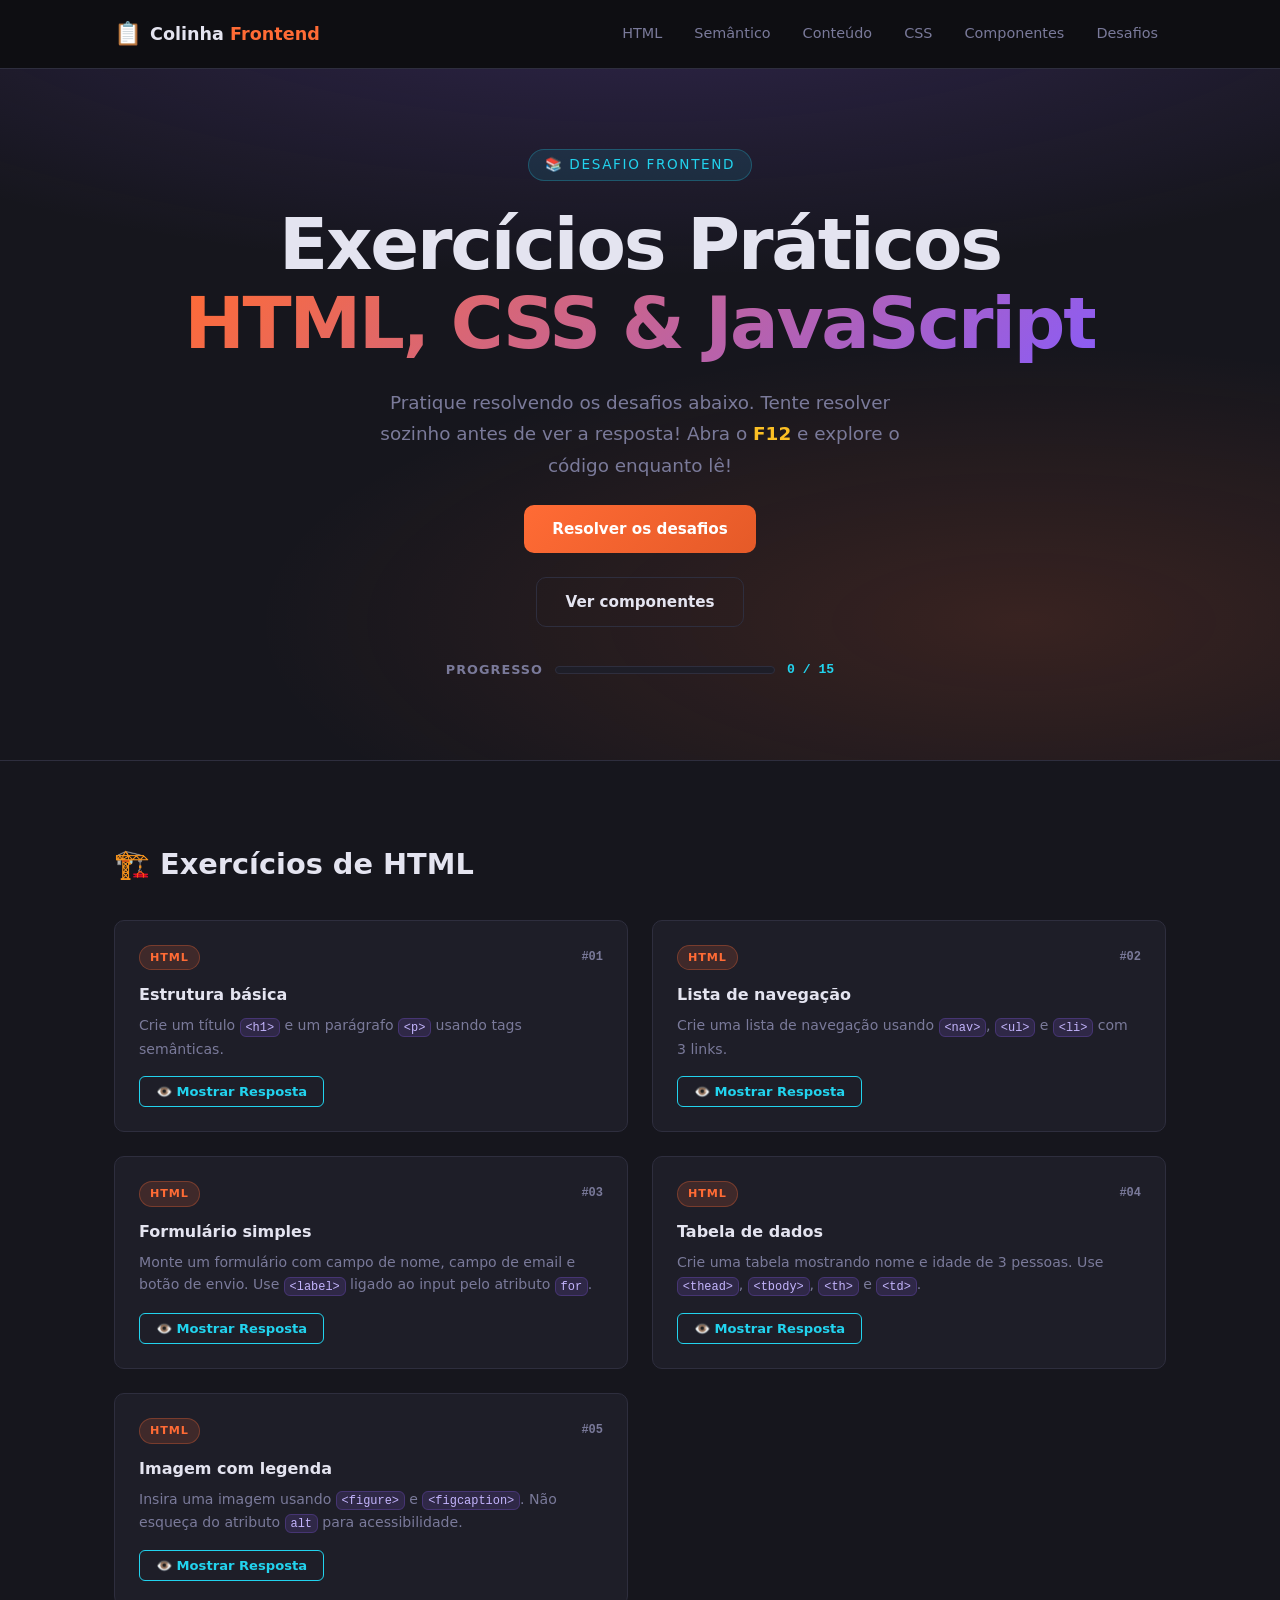
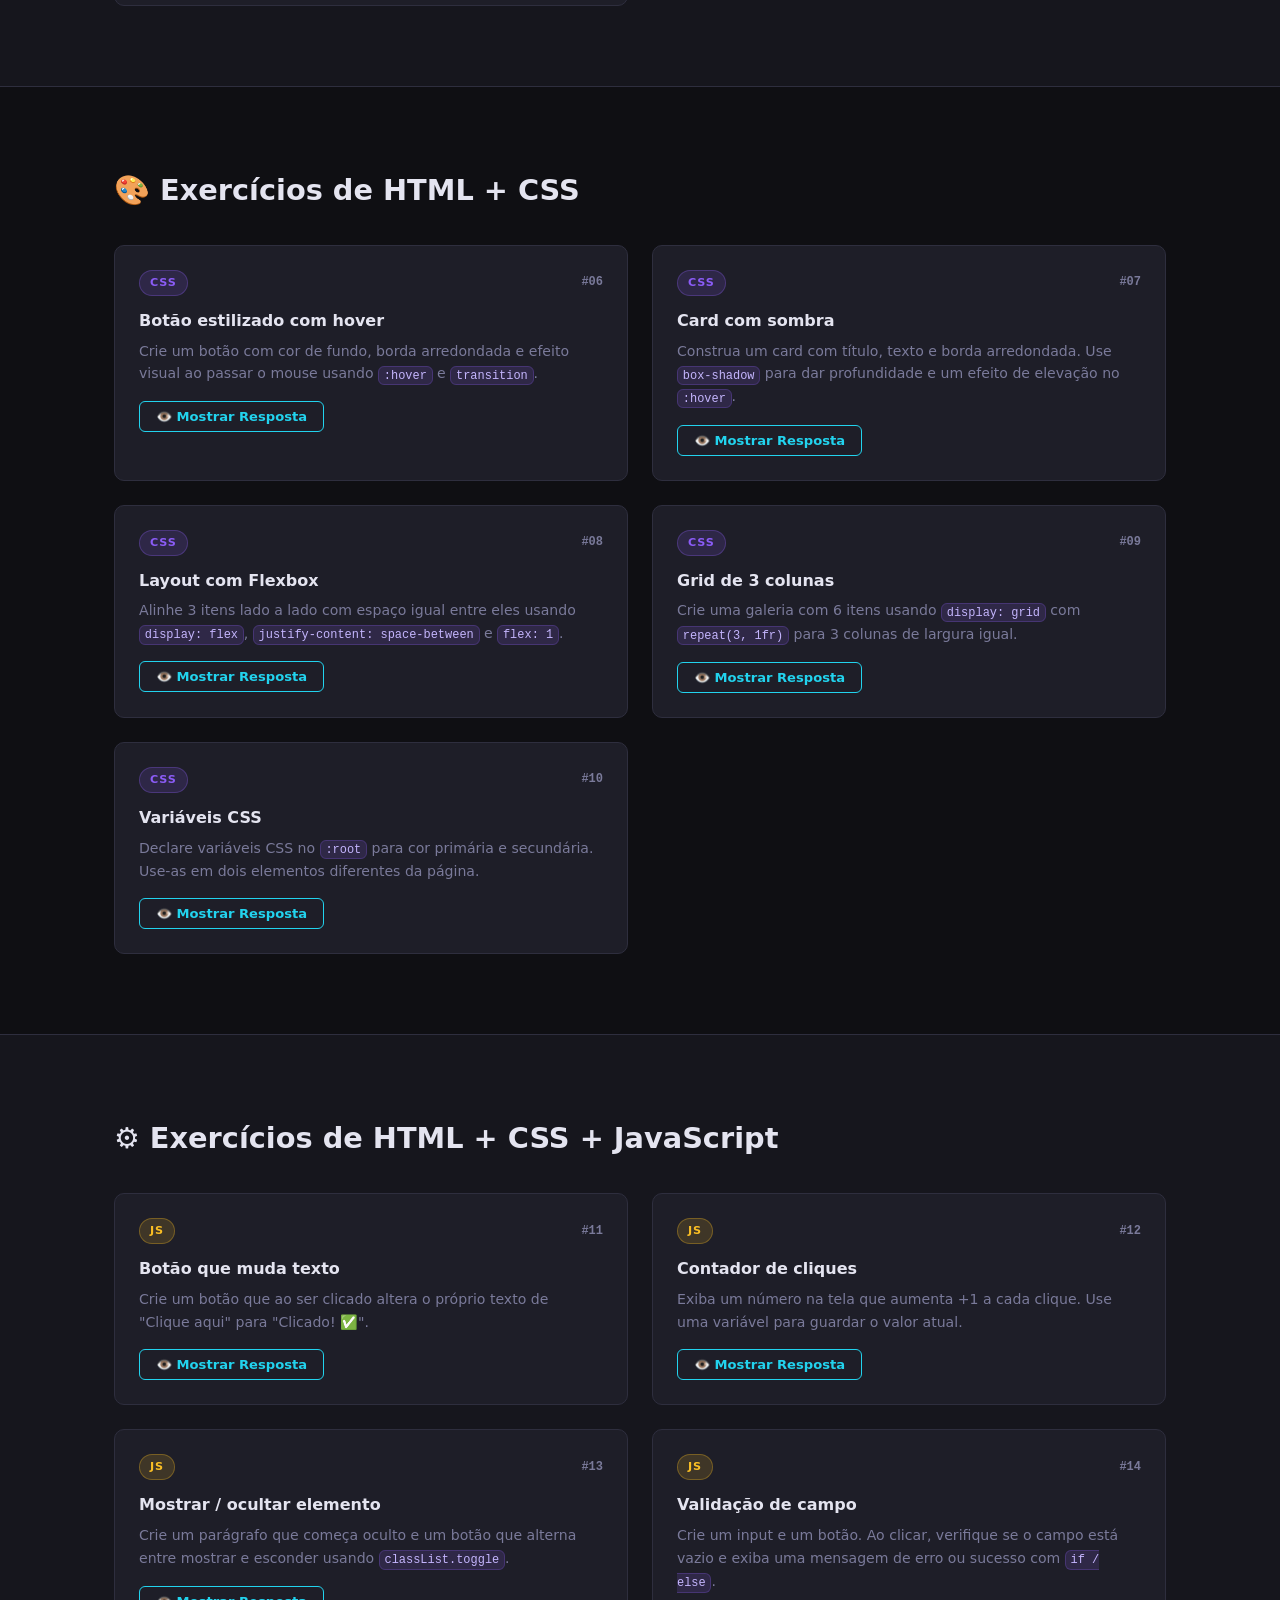
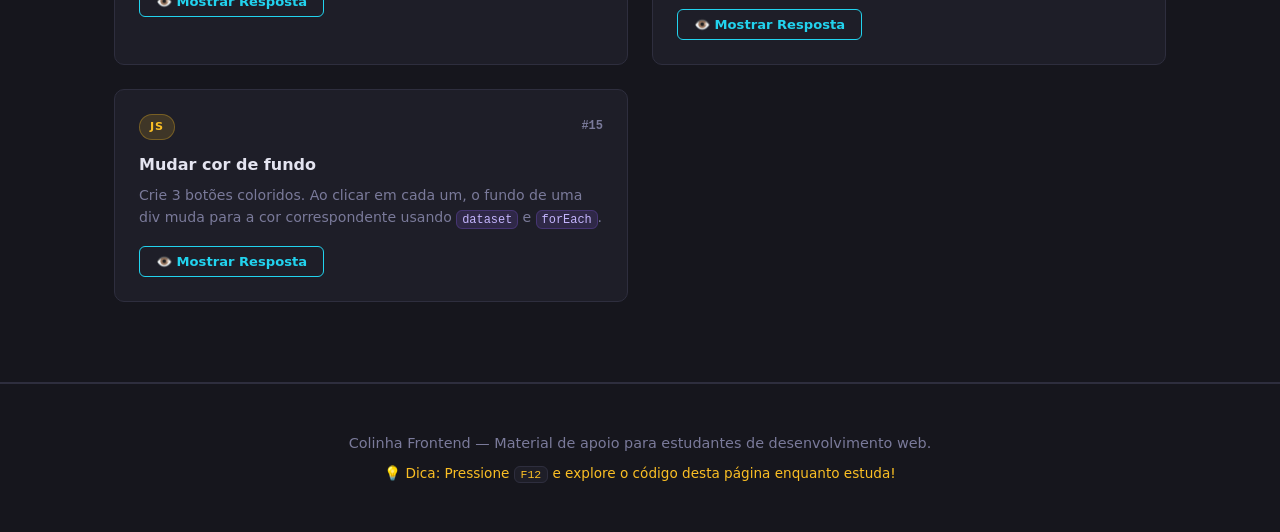
==== commit 8d83b783: "upgrade geral" ====
--- a/exercicio.html
+++ b/exercicio.html
@@ -3,299 +3,651 @@
 <head>
     <meta charset="UTF-8">
     <meta name="viewport" content="width=device-width, initial-scale=1.0">
-    <title>Colinha Frontend — HTML, CSS e Componentes</title>
-
+    <title>Colinha Frontend — Exercícios</title>
     <link rel="stylesheet" href="./assets/css/style.css">
 </head>
 <body>
-    <!-- ===========================
-         HEADER — Cabeçalho da página
-         Contém logo e nav principal
-    =========================== -->
+
     <header class="site-header">
       <div class="container header-inner">
         <div class="logo">
           <span class="logo-icon">📋</span>
           <span class="logo-text">Colinha <strong>Frontend</strong></span>
         </div>
-
-        <!-- NAV — Navegação principal -->
         <nav class="main-nav" aria-label="Navegação principal">
-          <a href="./index.html#html">HTML</a>
+          <a href="./index.html#html-estrutura">HTML</a>
           <a href="./index.html#html-semantico">Semântico</a>
           <a href="./index.html#html-conteudo">Conteúdo</a>
           <a href="./index.html#css-basico">CSS</a>
           <a href="./index.html#componentes">Componentes</a>
-          <a href="./exercicio.html#desafios" target="_blank ">Desafios</a>
+          <a href="./exercicio.html" target="_blank" rel="noopener noreferrer">Desafios</a>
         </nav>
       </div>
     </header>
-    <!-- ===========================
-         HERO — Primeira grande seção
-         Título impactante + subtítulo + CTA
-    =========================== -->
+
     <section class="hero" id="hero">
       <div class="container hero-inner">
         <p class="hero-eyebrow">📚 DESAFIO FRONTEND</p>
         <h1 class="hero-title">
-        Exercícios Práticos<br />
-          <span class="highlight">HTML &amp; CSS  E JAVASCRIPT</span>
+          Exercícios Práticos<br />
+          <span class="highlight">HTML, CSS &amp; JavaScript</span>
         </h1>
         <p class="hero-subtitle">
-          Pratique HTML, CSS e JavaScript resolvendo os desafios abaixo. 
+          Pratique resolvendo os desafios abaixo. Tente resolver sozinho antes de ver a resposta!
           Abra o <strong>F12</strong> e explore o código enquanto lê!
         </p>
-
-        <!-- CTA — Call to Action -->
-        <a href="#resolver-exercicio" class="btn btn-primary">Resolver os desafios</a>
+        <a href="#exercicios-html" class="btn btn-primary">Resolver os desafios</a>
         <a href="./index.html#componentes" class="btn btn-secondary" target="_blank" rel="noopener noreferrer">Ver componentes</a>
-      </div>  
-        <!-- Barra de progresso — atualizada pelo JS -->
-    <div class="progress-wrap">
+      </div>
+
+      <!-- Barra de progresso — atualizada pelo JS -->
+      <div class="progress-wrap">
         <span class="progress-label">Progresso</span>
         <div class="progress-bar-track">
-        <div class="progress-bar-fill" id="progressFill" style="width: 0%"></div>
-    </div>
-    <span class="progress-count" id="progressCount">0 / 13</span>
-  </div>
+          <div class="progress-bar-fill" id="progressFill" style="width: 0%"></div>
+        </div>
+        <span class="progress-count" id="progressCount">0 / 15</span>
+      </div>
     </section>
 
     <main>
-    <!-- TEMPLATE DE SEÇÃO -->
-    <!-- HTML -->
-    <section class="content-section section-alt" >
+
+      <!-- ==============================
+           SECAO 1 - HTML
+      ============================== -->
+      <section class="content-section section-alt" id="exercicios-html">
         <div class="container">
-        <h3 class="section-title"> 📁 Exercícios de HTML</h3>
-
-        <div class="exercise-grid">
-
-            <!-- Exercício -->
-           <div class="exercise-card" id="resolver-exercicio">
-            <h4>Exercício 1</h4>
-            <p>Crie um título e um parágrafo usando tags semânticas.</p>
-            <button class="btn-toggle">Mostrar Resposta</button>
-
-            <div class="exercise-answer">
-                <div class="tabs">
-                <button class="tab active" data-tab="html">HTML</button>
-                <button class="tab" data-tab="css">CSS</button>
-                <button class="tab" data-tab="js">JS</button>
-                </div>
-            
-            <div class="code-container">
-                <button class="copy-btn tab">Copiar</button>
-                <pre class="code-block active" data-content="html">
-                &lt;h1&gt;Meu Título&lt;/h1&gt;
-                &lt;p&gt;Este é um parágrafo.&lt;/p&gt;</pre>
-
-                <pre class="code-block" data-content="css"><code>
-                 /* Não necessário */
-                </code></pre>
-
-                <pre class="code-block" data-content="js"><code>
-                /* Não necessário */
-                </code></pre>
-            </div>
-                
-            </div>
-            </div>
-
-            <div class="exercise-card" id="resolver-exercicio">
-            <h4>Exercício 2</h4>
-            <p>Crie uma lista de navegação usando &lt;nav&gt;, &lt;ul&gt; e &lt;li&gt; com 3 links.</p>
-            <button class="btn-toggle">Mostrar Resposta</button>
-
-            <div class="exercise-answer">
-                <div class="tabs">
-                    <button class="tab active" data-tab="html">HTML</button>
-                    <button class="tab" data-tab="css">CSS</button>
-                    <button class="tab" data-tab="js">JS</button>
-                </div>
-                <button class="copy-btn tab">Copiar</button>
-                
-                <div class="code-container">
-                    <pre class="code-block active" data-content="html">
-                    &lt;nav&gt;
-                        &lt;ul&gt;
-                            &lt;li&gt;&lt;a href="#"&gt;Home&lt;/a&gt;&lt;/li&gt;
-                            &lt;li&gt;&lt;a href="#"&gt;Sobre&lt;/a&gt;&lt;/li&gt;
-                            &lt;li&gt;&lt;a href="#"&gt;Contato&lt;/a&gt;&lt;/li&gt;
-                        &lt;/ul&gt;
-                    &lt;/nav&gt;
-                    </pre>
-
-                    <pre class="code-block" data-content="css"><code>
-                    /* Não necessário */
-                    </code></pre>
-
-                    <pre class="code-block" data-content="js"><code>
-                    /* Não necessário */
-                    </code></pre>
-
-                </div>
-            </div>
-            
+          <h3 class="section-title">🏗️ Exercícios de HTML</h3>
+
+          <div class="exercise-grid">
+
+            <!-- HTML 1 -->
+            <div class="exercise-card" id="exercicio-html-1">
+              <div class="exercise-header">
+                <span class="exercise-badge badge-html">HTML</span>
+                <span class="exercise-num">#01</span>
+              </div>
+              <h4>Estrutura básica</h4>
+              <p>Crie um título <code>&lt;h1&gt;</code> e um parágrafo <code>&lt;p&gt;</code> usando tags semânticas.</p>
+              <button class="btn-toggle">👁️ Mostrar Resposta</button>
+              <div class="exercise-answer">
+                <div class="tabs">
+                  <button class="tab active" data-tab="html">HTML</button>
+                  <button class="tab" data-tab="css">CSS</button>
+                  <button class="tab" data-tab="js">JS</button>
+                </div>
+                <button class="copy-btn tab">Copiar</button>
+                <pre class="code-block active" data-content="html">&lt;h1&gt;Meu Título&lt;/h1&gt;
+&lt;p&gt;Este é um parágrafo de texto.&lt;/p&gt;</pre>
+                <pre class="code-block" data-content="css">/* Não necessário */</pre>
+                <pre class="code-block" data-content="js">/* Não necessário */</pre>
+              </div>
+            </div>
+
+            <!-- HTML 2 -->
+            <div class="exercise-card" id="exercicio-html-2">
+              <div class="exercise-header">
+                <span class="exercise-badge badge-html">HTML</span>
+                <span class="exercise-num">#02</span>
+              </div>
+              <h4>Lista de navegação</h4>
+              <p>Crie uma lista de navegação usando <code>&lt;nav&gt;</code>, <code>&lt;ul&gt;</code> e <code>&lt;li&gt;</code> com 3 links.</p>
+              <button class="btn-toggle">👁️ Mostrar Resposta</button>
+              <div class="exercise-answer">
+                <div class="tabs">
+                  <button class="tab active" data-tab="html">HTML</button>
+                  <button class="tab" data-tab="css">CSS</button>
+                  <button class="tab" data-tab="js">JS</button>
+                </div>
+                <button class="copy-btn tab">Copiar</button>
+                <pre class="code-block active" data-content="html">&lt;nav&gt;
+  &lt;ul&gt;
+    &lt;li&gt;&lt;a href="#"&gt;Início&lt;/a&gt;&lt;/li&gt;
+    &lt;li&gt;&lt;a href="#"&gt;Sobre&lt;/a&gt;&lt;/li&gt;
+    &lt;li&gt;&lt;a href="#"&gt;Contato&lt;/a&gt;&lt;/li&gt;
+  &lt;/ul&gt;
+&lt;/nav&gt;</pre>
+                <pre class="code-block" data-content="css">/* Não necessário */</pre>
+                <pre class="code-block" data-content="js">/* Não necessário */</pre>
+              </div>
+            </div>
+
+            <!-- HTML 3 -->
+            <div class="exercise-card" id="exercicio-html-3">
+              <div class="exercise-header">
+                <span class="exercise-badge badge-html">HTML</span>
+                <span class="exercise-num">#03</span>
+              </div>
+              <h4>Formulário simples</h4>
+              <p>Monte um formulário com campo de nome, campo de email e botão de envio. Use <code>&lt;label&gt;</code> ligado ao input pelo atributo <code>for</code>.</p>
+              <button class="btn-toggle">👁️ Mostrar Resposta</button>
+              <div class="exercise-answer">
+                <div class="tabs">
+                  <button class="tab active" data-tab="html">HTML</button>
+                  <button class="tab" data-tab="css">CSS</button>
+                  <button class="tab" data-tab="js">JS</button>
+                </div>
+                <button class="copy-btn tab">Copiar</button>
+                <pre class="code-block active" data-content="html">&lt;form&gt;
+  &lt;label for="nome"&gt;Nome:&lt;/label&gt;
+  &lt;input type="text" id="nome" name="nome" /&gt;
+
+  &lt;label for="email"&gt;Email:&lt;/label&gt;
+  &lt;input type="email" id="email" name="email" /&gt;
+
+  &lt;button type="submit"&gt;Enviar&lt;/button&gt;
+&lt;/form&gt;</pre>
+                <pre class="code-block" data-content="css">/* Não necessário */</pre>
+                <pre class="code-block" data-content="js">/* Não necessário */</pre>
+              </div>
+            </div>
+
+            <!-- HTML 4 -->
+            <div class="exercise-card" id="exercicio-html-4">
+              <div class="exercise-header">
+                <span class="exercise-badge badge-html">HTML</span>
+                <span class="exercise-num">#04</span>
+              </div>
+              <h4>Tabela de dados</h4>
+              <p>Crie uma tabela mostrando nome e idade de 3 pessoas. Use <code>&lt;thead&gt;</code>, <code>&lt;tbody&gt;</code>, <code>&lt;th&gt;</code> e <code>&lt;td&gt;</code>.</p>
+              <button class="btn-toggle">👁️ Mostrar Resposta</button>
+              <div class="exercise-answer">
+                <div class="tabs">
+                  <button class="tab active" data-tab="html">HTML</button>
+                  <button class="tab" data-tab="css">CSS</button>
+                  <button class="tab" data-tab="js">JS</button>
+                </div>
+                <button class="copy-btn tab">Copiar</button>
+                <pre class="code-block active" data-content="html">&lt;table&gt;
+  &lt;thead&gt;
+    &lt;tr&gt;
+      &lt;th&gt;Nome&lt;/th&gt;
+      &lt;th&gt;Idade&lt;/th&gt;
+    &lt;/tr&gt;
+  &lt;/thead&gt;
+  &lt;tbody&gt;
+    &lt;tr&gt;&lt;td&gt;Ana&lt;/td&gt;&lt;td&gt;28&lt;/td&gt;&lt;/tr&gt;
+    &lt;tr&gt;&lt;td&gt;Bruno&lt;/td&gt;&lt;td&gt;34&lt;/td&gt;&lt;/tr&gt;
+    &lt;tr&gt;&lt;td&gt;Carla&lt;/td&gt;&lt;td&gt;22&lt;/td&gt;&lt;/tr&gt;
+  &lt;/tbody&gt;
+&lt;/table&gt;</pre>
+                <pre class="code-block" data-content="css">/* Não necessário */</pre>
+                <pre class="code-block" data-content="js">/* Não necessário */</pre>
+              </div>
+            </div>
+
+            <!-- HTML 5 -->
+            <div class="exercise-card" id="exercicio-html-5">
+              <div class="exercise-header">
+                <span class="exercise-badge badge-html">HTML</span>
+                <span class="exercise-num">#05</span>
+              </div>
+              <h4>Imagem com legenda</h4>
+              <p>Insira uma imagem usando <code>&lt;figure&gt;</code> e <code>&lt;figcaption&gt;</code>. Não esqueça do atributo <code>alt</code> para acessibilidade.</p>
+              <button class="btn-toggle">👁️ Mostrar Resposta</button>
+              <div class="exercise-answer">
+                <div class="tabs">
+                  <button class="tab active" data-tab="html">HTML</button>
+                  <button class="tab" data-tab="css">CSS</button>
+                  <button class="tab" data-tab="js">JS</button>
+                </div>
+                <button class="copy-btn tab">Copiar</button>
+                <pre class="code-block active" data-content="html">&lt;figure&gt;
+  &lt;img
+    src="./assets/imagem/foto.jpg"
+    alt="Descrição da imagem para acessibilidade"
+    width="400"
+  /&gt;
+  &lt;figcaption&gt;Legenda explicando a imagem.&lt;/figcaption&gt;
+&lt;/figure&gt;</pre>
+                <pre class="code-block" data-content="css">/* Não necessário */</pre>
+                <pre class="code-block" data-content="js">/* Não necessário */</pre>
+              </div>
+            </div>
+
+          </div><!-- /exercise-grid -->
         </div>
-
+      </section>
+
+      <!-- ==============================
+           SECAO 2 - HTML + CSS
+      ============================== -->
+      <section class="content-section" id="exercicios-css">
+        <div class="container">
+          <h3 class="section-title">🎨 Exercícios de HTML + CSS</h3>
+
+          <div class="exercise-grid">
+
+            <!-- CSS 1 -->
+            <div class="exercise-card" id="exercicio-css-1">
+              <div class="exercise-header">
+                <span class="exercise-badge badge-css">CSS</span>
+                <span class="exercise-num">#06</span>
+              </div>
+              <h4>Botão estilizado com hover</h4>
+              <p>Crie um botão com cor de fundo, borda arredondada e efeito visual ao passar o mouse usando <code>:hover</code> e <code>transition</code>.</p>
+              <button class="btn-toggle">👁️ Mostrar Resposta</button>
+              <div class="exercise-answer">
+                <div class="tabs">
+                  <button class="tab active" data-tab="html">HTML</button>
+                  <button class="tab" data-tab="css">CSS</button>
+                  <button class="tab" data-tab="js">JS</button>
+                </div>
+                <button class="copy-btn tab">Copiar</button>
+                <pre class="code-block active" data-content="html">&lt;button class="meu-botao"&gt;Clique aqui&lt;/button&gt;</pre>
+                <pre class="code-block" data-content="css">.meu-botao {
+  padding: 10px 24px;
+  background: #8b5cf6;
+  color: #fff;
+  border: none;
+  border-radius: 8px;
+  cursor: pointer;
+  font-size: 1rem;
+  transition: background 0.2s, transform 0.15s;
+}
+
+.meu-botao:hover {
+  background: #7c3aed;
+  transform: translateY(-2px);
+}</pre>
+                <pre class="code-block" data-content="js">/* Não necessário */</pre>
+              </div>
+            </div>
+
+            <!-- CSS 2 -->
+            <div class="exercise-card" id="exercicio-css-2">
+              <div class="exercise-header">
+                <span class="exercise-badge badge-css">CSS</span>
+                <span class="exercise-num">#07</span>
+              </div>
+              <h4>Card com sombra</h4>
+              <p>Construa um card com título, texto e borda arredondada. Use <code>box-shadow</code> para dar profundidade e um efeito de elevação no <code>:hover</code>.</p>
+              <button class="btn-toggle">👁️ Mostrar Resposta</button>
+              <div class="exercise-answer">
+                <div class="tabs">
+                  <button class="tab active" data-tab="html">HTML</button>
+                  <button class="tab" data-tab="css">CSS</button>
+                  <button class="tab" data-tab="js">JS</button>
+                </div>
+                <button class="copy-btn tab">Copiar</button>
+                <pre class="code-block active" data-content="html">&lt;div class="meu-card"&gt;
+  &lt;h3&gt;Título do Card&lt;/h3&gt;
+  &lt;p&gt;Texto descritivo do card.&lt;/p&gt;
+&lt;/div&gt;</pre>
+                <pre class="code-block" data-content="css">.meu-card {
+  background: #1e1e28;
+  border: 1px solid #2e2e3e;
+  border-radius: 12px;
+  padding: 1.5rem;
+  max-width: 320px;
+  box-shadow: 0 4px 20px rgba(0, 0, 0, 0.4);
+  transition: transform 0.2s, box-shadow 0.2s;
+}
+
+.meu-card:hover {
+  transform: translateY(-4px);
+  box-shadow: 0 8px 32px rgba(0, 0, 0, 0.6);
+}
+
+.meu-card h3 { margin-bottom: 0.5rem; color: #e4e4f0; }
+.meu-card p  { color: #7a7a9a; font-size: 0.9rem; }</pre>
+                <pre class="code-block" data-content="js">/* Não necessário */</pre>
+              </div>
+            </div>
+
+            <!-- CSS 3 -->
+            <div class="exercise-card" id="exercicio-css-3">
+              <div class="exercise-header">
+                <span class="exercise-badge badge-css">CSS</span>
+                <span class="exercise-num">#08</span>
+              </div>
+              <h4>Layout com Flexbox</h4>
+              <p>Alinhe 3 itens lado a lado com espaço igual entre eles usando <code>display: flex</code>, <code>justify-content: space-between</code> e <code>flex: 1</code>.</p>
+              <button class="btn-toggle">👁️ Mostrar Resposta</button>
+              <div class="exercise-answer">
+                <div class="tabs">
+                  <button class="tab active" data-tab="html">HTML</button>
+                  <button class="tab" data-tab="css">CSS</button>
+                  <button class="tab" data-tab="js">JS</button>
+                </div>
+                <button class="copy-btn tab">Copiar</button>
+                <pre class="code-block active" data-content="html">&lt;div class="flex-container"&gt;
+  &lt;div class="flex-item"&gt;Item 1&lt;/div&gt;
+  &lt;div class="flex-item"&gt;Item 2&lt;/div&gt;
+  &lt;div class="flex-item"&gt;Item 3&lt;/div&gt;
+&lt;/div&gt;</pre>
+                <pre class="code-block" data-content="css">.flex-container {
+  display: flex;
+  justify-content: space-between;
+  gap: 1rem;
+}
+
+.flex-item {
+  flex: 1;           /* cada item ocupa largura igual */
+  background: #1e1e28;
+  border: 1px solid #2e2e3e;
+  border-radius: 8px;
+  padding: 1rem;
+  text-align: center;
+  color: #22d3ee;
+}</pre>
+                <pre class="code-block" data-content="js">/* Não necessário */</pre>
+              </div>
+            </div>
+
+            <!-- CSS 4 -->
+            <div class="exercise-card" id="exercicio-css-4">
+              <div class="exercise-header">
+                <span class="exercise-badge badge-css">CSS</span>
+                <span class="exercise-num">#09</span>
+              </div>
+              <h4>Grid de 3 colunas</h4>
+              <p>Crie uma galeria com 6 itens usando <code>display: grid</code> com <code>repeat(3, 1fr)</code> para 3 colunas de largura igual.</p>
+              <button class="btn-toggle">👁️ Mostrar Resposta</button>
+              <div class="exercise-answer">
+                <div class="tabs">
+                  <button class="tab active" data-tab="html">HTML</button>
+                  <button class="tab" data-tab="css">CSS</button>
+                  <button class="tab" data-tab="js">JS</button>
+                </div>
+                <button class="copy-btn tab">Copiar</button>
+                <pre class="code-block active" data-content="html">&lt;div class="galeria"&gt;
+  &lt;div class="galeria-item"&gt;1&lt;/div&gt;
+  &lt;div class="galeria-item"&gt;2&lt;/div&gt;
+  &lt;div class="galeria-item"&gt;3&lt;/div&gt;
+  &lt;div class="galeria-item"&gt;4&lt;/div&gt;
+  &lt;div class="galeria-item"&gt;5&lt;/div&gt;
+  &lt;div class="galeria-item"&gt;6&lt;/div&gt;
+&lt;/div&gt;</pre>
+                <pre class="code-block" data-content="css">.galeria {
+  display: grid;
+  grid-template-columns: repeat(3, 1fr);
+  gap: 1rem;
+}
+
+.galeria-item {
+  background: #1e1e28;
+  border: 1px solid #2e2e3e;
+  border-radius: 8px;
+  padding: 2rem;
+  text-align: center;
+  color: #f472b6;
+  font-weight: 700;
+  font-size: 1.2rem;
+}</pre>
+                <pre class="code-block" data-content="js">/* Não necessário */</pre>
+              </div>
+            </div>
+
+            <!-- CSS 5 -->
+            <div class="exercise-card" id="exercicio-css-5">
+              <div class="exercise-header">
+                <span class="exercise-badge badge-css">CSS</span>
+                <span class="exercise-num">#10</span>
+              </div>
+              <h4>Variáveis CSS</h4>
+              <p>Declare variáveis CSS no <code>:root</code> para cor primária e secundária. Use-as em dois elementos diferentes da página.</p>
+              <button class="btn-toggle">👁️ Mostrar Resposta</button>
+              <div class="exercise-answer">
+                <div class="tabs">
+                  <button class="tab active" data-tab="html">HTML</button>
+                  <button class="tab" data-tab="css">CSS</button>
+                  <button class="tab" data-tab="js">JS</button>
+                </div>
+                <button class="copy-btn tab">Copiar</button>
+                <pre class="code-block active" data-content="html">&lt;button class="btn-var"&gt;Primário&lt;/button&gt;
+&lt;p class="texto-var"&gt;Texto com cor secundária&lt;/p&gt;</pre>
+                <pre class="code-block" data-content="css">/* Declara as variáveis globais no :root */
+:root {
+  --cor-primaria:   #8b5cf6;
+  --cor-secundaria: #22d3ee;
+}
+
+/* Usa as variáveis com var() */
+.btn-var {
+  background: var(--cor-primaria);
+  color: #fff;
+  padding: 10px 20px;
+  border: none;
+  border-radius: 8px;
+  cursor: pointer;
+}
+
+.texto-var {
+  color: var(--cor-secundaria);
+  font-weight: 600;
+  margin-top: 1rem;
+}</pre>
+                <pre class="code-block" data-content="js">/* Não necessário */</pre>
+              </div>
+            </div>
+
+          </div><!-- /exercise-grid -->
         </div>
-        
-    </section>
-
-    <!-- HTML + CSS -->
-    <section class="content-section">
+      </section>
+
+      <!-- ==============================
+           SECAO 3 - HTML + CSS + JS
+      ============================== -->
+      <section class="content-section section-alt" id="exercicios-js">
         <div class="container">
-        <h3 class="section-title">🧢 Exercícios de HTML + CSS</h3>
-
-        <div class="exercise-grid">
-            <div class="exercise-card">
-            <h4>Exercício 1</h4>
-            <p>Crie um botão estilizado com hover.</p>
-            <button class="btn-toggle">Mostrar Resposta</button>
-
-            <div class="exercise-answer">
-                <div class="tabs">
-                <button class="tab active" data-tab="html">HTML</button>
-                <button class="tab" data-tab="css">CSS</button>
-                <button class="tab" data-tab="js">JS</button>
-                </div>
-                <button class="copy-btn tab">Copiar</button>
-                <pre class="code-block active" data-content="html">
-                    &lt;button class="btn"&gt;Clique&lt;/button&gt;
-                </pre>
-
-                <pre class="code-block" data-content="css">
-                    .btn {
-                    padding: 10px 20px;
-                    background: cyan;
-                    border: none;
-                    }
-                    .btn:hover {
-                    background: white;
-                    }
-                </pre>
-
-                <pre class="code-block" data-content="js">
-                    /* Não necessário */
-                </pre>
-            </div>
-            </div>
-            <div class="exercise-grid">
-            <div class="exercise-card">
-            <h4>Exercício 1</h4>
-            <p>Crie um botão estilizado com hover.</p>
-            <button class="btn-toggle">Mostrar Resposta</button>
-
-            <div class="exercise-answer">
-                <div class="tabs">
-                <button class="tab active" data-tab="html">HTML</button>
-                <button class="tab" data-tab="css">CSS</button>
-                <button class="tab" data-tab="js">JS</button>
-                </div>
-                <button class="copy-btn tab">Copiar</button>
-                <pre class="code-block active" data-content="html">
-                    &lt;button class="btn"&gt;Clique&lt;/button&gt;
-                </pre>
-
-                <pre class="code-block" data-content="css">
-                    .btn {
-                    padding: 10px 20px;
-                    background: cyan;
-                    border: none;
-                    }
-                    .btn:hover {
-                    background: white;
-                    }
-                </pre>
-
-                <pre class="code-block" data-content="js">
-                    /* Não necessário */
-                </pre>
-            </div>
-            </div>
+          <h3 class="section-title">⚙️ Exercícios de HTML + CSS + JavaScript</h3>
+
+          <div class="exercise-grid">
+
+            <!-- JS 1 -->
+            <div class="exercise-card" id="exercicio-js-1">
+              <div class="exercise-header">
+                <span class="exercise-badge badge-js">JS</span>
+                <span class="exercise-num">#11</span>
+              </div>
+              <h4>Botão que muda texto</h4>
+              <p>Crie um botão que ao ser clicado altera o próprio texto de "Clique aqui" para "Clicado! ✅".</p>
+              <button class="btn-toggle">👁️ Mostrar Resposta</button>
+              <div class="exercise-answer">
+                <div class="tabs">
+                  <button class="tab active" data-tab="html">HTML</button>
+                  <button class="tab" data-tab="css">CSS</button>
+                  <button class="tab" data-tab="js">JS</button>
+                </div>
+                <button class="copy-btn tab">Copiar</button>
+                <pre class="code-block active" data-content="html">&lt;button id="meuBtn"&gt;Clique aqui&lt;/button&gt;</pre>
+                <pre class="code-block" data-content="css">button { padding: 10px 20px; cursor: pointer; }</pre>
+                <pre class="code-block" data-content="js">document.getElementById("meuBtn")
+  .addEventListener("click", function () {
+    this.innerText = "Clicado! ✅";
+  });</pre>
+              </div>
+            </div>
+
+            <!-- JS 2 -->
+            <div class="exercise-card" id="exercicio-js-2">
+              <div class="exercise-header">
+                <span class="exercise-badge badge-js">JS</span>
+                <span class="exercise-num">#12</span>
+              </div>
+              <h4>Contador de cliques</h4>
+              <p>Exiba um número na tela que aumenta +1 a cada clique. Use uma variável para guardar o valor atual.</p>
+              <button class="btn-toggle">👁️ Mostrar Resposta</button>
+              <div class="exercise-answer">
+                <div class="tabs">
+                  <button class="tab active" data-tab="html">HTML</button>
+                  <button class="tab" data-tab="css">CSS</button>
+                  <button class="tab" data-tab="js">JS</button>
+                </div>
+                <button class="copy-btn tab">Copiar</button>
+                <pre class="code-block active" data-content="html">&lt;p&gt;Cliques: &lt;span id="contagem"&gt;0&lt;/span&gt;&lt;/p&gt;
+&lt;button id="btnContar"&gt;Clique para contar&lt;/button&gt;</pre>
+                <pre class="code-block" data-content="css">button { padding: 10px 20px; cursor: pointer; }
+span   { font-weight: bold; font-size: 1.2rem; }</pre>
+                <pre class="code-block" data-content="js">var contador = 0; // variável que guarda o valor
+
+document.getElementById("btnContar")
+  .addEventListener("click", function () {
+    contador++;  // incrementa +1
+    document.getElementById("contagem").innerText = contador;
+  });</pre>
+              </div>
+            </div>
+
+            <!-- JS 3 -->
+            <div class="exercise-card" id="exercicio-js-3">
+              <div class="exercise-header">
+                <span class="exercise-badge badge-js">JS</span>
+                <span class="exercise-num">#13</span>
+              </div>
+              <h4>Mostrar / ocultar elemento</h4>
+              <p>Crie um parágrafo que começa oculto e um botão que alterna entre mostrar e esconder usando <code>classList.toggle</code>.</p>
+              <button class="btn-toggle">👁️ Mostrar Resposta</button>
+              <div class="exercise-answer">
+                <div class="tabs">
+                  <button class="tab active" data-tab="html">HTML</button>
+                  <button class="tab" data-tab="css">CSS</button>
+                  <button class="tab" data-tab="js">JS</button>
+                </div>
+                <button class="copy-btn tab">Copiar</button>
+                <pre class="code-block active" data-content="html">&lt;button id="btnToggle"&gt;Mostrar texto&lt;/button&gt;
+&lt;p id="textoOculto" class="oculto"&gt;
+  Olá! Agora você me vê! 👋
+&lt;/p&gt;</pre>
+                <pre class="code-block" data-content="css">/* Classe que esconde o elemento */
+.oculto { display: none; }
+
+button { padding: 10px 20px; cursor: pointer; }</pre>
+                <pre class="code-block" data-content="js">var btn   = document.getElementById("btnToggle");
+var texto = document.getElementById("textoOculto");
+
+btn.addEventListener("click", function () {
+  texto.classList.toggle("oculto"); // alterna a classe
+
+  // Muda o texto do botão conforme o estado
+  if (texto.classList.contains("oculto")) {
+    btn.innerText = "Mostrar texto";
+  } else {
+    btn.innerText = "Esconder texto";
+  }
+});</pre>
+              </div>
+            </div>
+
+            <!-- JS 4 -->
+            <div class="exercise-card" id="exercicio-js-4">
+              <div class="exercise-header">
+                <span class="exercise-badge badge-js">JS</span>
+                <span class="exercise-num">#14</span>
+              </div>
+              <h4>Validação de campo</h4>
+              <p>Crie um input e um botão. Ao clicar, verifique se o campo está vazio e exiba uma mensagem de erro ou sucesso com <code>if / else</code>.</p>
+              <button class="btn-toggle">👁️ Mostrar Resposta</button>
+              <div class="exercise-answer">
+                <div class="tabs">
+                  <button class="tab active" data-tab="html">HTML</button>
+                  <button class="tab" data-tab="css">CSS</button>
+                  <button class="tab" data-tab="js">JS</button>
+                </div>
+                <button class="copy-btn tab">Copiar</button>
+                <pre class="code-block active" data-content="html">&lt;input type="text" id="campoNome" placeholder="Digite seu nome" /&gt;
+&lt;button id="btnValidar"&gt;Enviar&lt;/button&gt;
+&lt;p id="mensagem"&gt;&lt;/p&gt;</pre>
+                <pre class="code-block" data-content="css">input {
+  padding: 8px 12px;
+  border: 2px solid #2e2e3e;
+  border-radius: 6px;
+  background: #1e1e28;
+  color: #e4e4f0;
+}
+
+input.erro    { border-color: #ef4444; }
+input.ok      { border-color: #10b981; }
+.msg-erro     { color: #ef4444; font-size: 0.85rem; }
+.msg-sucesso  { color: #10b981; font-size: 0.85rem; }
+
+button { padding: 8px 16px; margin-left: 8px; cursor: pointer; }</pre>
+                <pre class="code-block" data-content="js">document.getElementById("btnValidar")
+  .addEventListener("click", function () {
+    var campo    = document.getElementById("campoNome");
+    var mensagem = document.getElementById("mensagem");
+    var valor    = campo.value.trim(); // remove espaços
+
+    if (valor === "") {
+      campo.className    = "erro";
+      mensagem.className = "msg-erro";
+      mensagem.innerText = "⚠️ O campo não pode estar vazio!";
+    } else {
+      campo.className    = "ok";
+      mensagem.className = "msg-sucesso";
+      mensagem.innerText = "✅ Olá, " + valor + "!";
+    }
+  });</pre>
+              </div>
+            </div>
+
+            <!-- JS 5 -->
+            <div class="exercise-card" id="exercicio-js-5">
+              <div class="exercise-header">
+                <span class="exercise-badge badge-js">JS</span>
+                <span class="exercise-num">#15</span>
+              </div>
+              <h4>Mudar cor de fundo</h4>
+              <p>Crie 3 botões coloridos. Ao clicar em cada um, o fundo de uma div muda para a cor correspondente usando <code>dataset</code> e <code>forEach</code>.</p>
+              <button class="btn-toggle">👁️ Mostrar Resposta</button>
+              <div class="exercise-answer">
+                <div class="tabs">
+                  <button class="tab active" data-tab="html">HTML</button>
+                  <button class="tab" data-tab="css">CSS</button>
+                  <button class="tab" data-tab="js">JS</button>
+                </div>
+                <button class="copy-btn tab">Copiar</button>
+                <pre class="code-block active" data-content="html">&lt;div id="painel" class="painel-cor"&gt;
+  &lt;button data-cor="#8b5cf6"&gt;Roxo&lt;/button&gt;
+  &lt;button data-cor="#22d3ee"&gt;Ciano&lt;/button&gt;
+  &lt;button data-cor="#10b981"&gt;Verde&lt;/button&gt;
+&lt;/div&gt;</pre>
+                <pre class="code-block" data-content="css">.painel-cor {
+  padding: 2rem;
+  border-radius: 12px;
+  background: #1e1e28;
+  display: flex;
+  gap: 1rem;
+  align-items: center;
+  transition: background 0.4s; /* animação suave */
+}
+
+.painel-cor button {
+  padding: 8px 18px;
+  border: none;
+  border-radius: 6px;
+  cursor: pointer;
+  font-weight: 600;
+  color: #fff;
+  background: rgba(255, 255, 255, 0.15);
+}</pre>
+                <pre class="code-block" data-content="js">var painel = document.getElementById("painel");
+var botoes = painel.querySelectorAll("button");
+
+// Percorre todos os botões com forEach
+botoes.forEach(function (btn) {
+  btn.addEventListener("click", function () {
+    var cor = this.dataset.cor; // lê o atributo data-cor
+    painel.style.background = cor;
+  });
+});</pre>
+              </div>
+            </div>
+
+          </div><!-- /exercise-grid -->
         </div>
-        </div>
-    </section>
-
-    <!-- HTML + CSS + JS -->
-    <section class="content-section section-alt">
-        <div class="container">
-        <h3 class="section-title">⚙️ Exercícios de HTML + CSS + JavaScript</h3>
-
-        <div class="exercise-grid">
-            <div class="exercise-card">
-            <h4>Exercício 1</h4>
-            <p>Crie um botão que muda o texto ao clicar.</p>
-            <button class="btn-toggle">Mostrar Resposta</button>
-
-            <div class="exercise-answer">
-                <div class="tabs">
-                <button class="tab active" data-tab="html">HTML</button>
-                <button class="tab" data-tab="css">CSS</button>
-                <button class="tab" data-tab="js">JS</button>
-                </div>
-                <button class="copy-btn tab">Copiar</button>
-                <pre class="code-block active" data-content="html">
-                    &lt;button id="btn"&gt;Clique&lt;/button&gt;
-                </pre>
-
-                <pre class="code-block" data-content="css">
-                    button {
-                    padding: 10px;
-                    }
-                </pre>
-
-                <pre class="code-block" data-content="js">
-                    document.getElementById("btn")
-                    .addEventListener("click", function(){
-                        this.innerText = "Mudou!";
-                    });
-                </pre>
-            </div>
-            </div>
-            <div class="exercise-grid">
-            <div class="exercise-card">
-            <h4>Exercício 1</h4>
-            <p>Crie um botão que muda o texto ao clicar.</p>
-            <button class="btn-toggle">Mostrar Resposta</button>
-
-            <div class="exercise-answer">
-                <div class="tabs">
-                <button class="tab active" data-tab="html">HTML</button>
-                <button class="tab" data-tab="css">CSS</button>
-                <button class="tab" data-tab="js">JS</button>
-                </div>
-                <button class="copy-btn tab">Copiar</button>
-                <pre class="code-block active" data-content="html">
-                    &lt;button id="btn"&gt;Clique&lt;/button&gt;
-                </pre>
-
-                <pre class="code-block" data-content="css">
-                    button {
-                    padding: 10px;
-                    }
-                </pre>
-
-                <pre class="code-block" data-content="js">
-                    document.getElementById("btn")
-                    .addEventListener("click", function(){
-                        this.innerText = "Mudou!";
-                    });
-                </pre>
-            </div>
-            </div>
-        </div>
-        </div>
-    </section> 
+      </section>
 
     </main>
 
     <footer class="site-footer">
-        <div class="container footer-inner">
-            <p>Colinha Frontend — Material de apoio para estudantes de desenvolvimento web.</p>
-            <p class="footer-tip">💡 Dica: Pressione <kbd>F12</kbd> e explore o código desta página enquanto estuda!</p>
-        </div>
+      <div class="container footer-inner">
+        <p>Colinha Frontend — Material de apoio para estudantes de desenvolvimento web.</p>
+        <p class="footer-tip">💡 Dica: Pressione <kbd>F12</kbd> e explore o código desta página enquanto estuda!</p>
+      </div>
     </footer>
 
     <script src="./assets/js/script.js"></script>
-   </body> 
-</html>+</body>
+</html>
--- a/assets/css/style.css
+++ b/assets/css/style.css
@@ -1519,64 +1519,263 @@
   .ex-carousel-next { right: 4px; }
 }
 
-/* ---- PAGINA DE EXERCICIO ---- */
+/* ============================================================
+   EXERCÍCIOS — Novos estilos (badges, header do card, progresso)
+   ============================================================ */
+
+/* Grid de exercícios: 1 coluna por padrão, 2 em telas médias */
 .exercise-grid {
   display: grid;
   gap: 1.5rem;
-}
-
+  grid-template-columns: 1fr;
+}
+
+@media (min-width: 768px) {
+  .exercise-grid {
+    grid-template-columns: repeat(2, 1fr);
+  }
+}
+
+/* Card do exercício */
 .exercise-card {
   background: var(--color-card);
   padding: 1.5rem;
   border-radius: var(--radius-md);
   border: 1px solid var(--color-border);
-}
-
+  transition: border-color 0.2s, box-shadow 0.2s;
+}
+
+.exercise-card:hover {
+  border-color: var(--accent-purple);
+  box-shadow: var(--shadow-sm);
+}
+
+/* Linha de topo do card: badge + número */
+.exercise-header {
+  display: flex;
+  align-items: center;
+  justify-content: space-between;
+  margin-bottom: 0.75rem;
+}
+
+/* Badge colorido por categoria */
+.exercise-badge {
+  font-size: 0.7rem;
+  font-weight: 700;
+  text-transform: uppercase;
+  letter-spacing: 0.08em;
+  padding: 3px 10px;
+  border-radius: 999px;
+}
+
+.badge-html {
+  background: rgba(255, 107, 53, 0.15);
+  color: var(--accent-orange);
+  border: 1px solid rgba(255, 107, 53, 0.3);
+}
+
+.badge-css {
+  background: rgba(139, 92, 246, 0.15);
+  color: var(--accent-purple);
+  border: 1px solid rgba(139, 92, 246, 0.3);
+}
+
+.badge-js {
+  background: rgba(251, 191, 36, 0.15);
+  color: var(--accent-yellow);
+  border: 1px solid rgba(251, 191, 36, 0.3);
+}
+
+/* Número do exercício */
+.exercise-num {
+  font-size: 0.75rem;
+  font-weight: 700;
+  color: var(--color-muted);
+  font-family: var(--font-mono);
+}
+
+/* Título do exercício */
+.exercise-card h4 {
+  font-size: 1rem;
+  font-weight: 700;
+  color: var(--color-text);
+  margin-bottom: 0.4rem;
+}
+
+/* Texto do exercício */
+.exercise-card > p {
+  font-size: 0.88rem;
+  color: var(--color-muted);
+  line-height: 1.6;
+}
+
+/* Botão mostrar/ocultar resposta */
 .btn-toggle {
   margin-top: 1rem;
-  padding: 8px 14px;
-  background: var(--accent-cyan);
-  border: none;
+  padding: 7px 16px;
+  background: transparent;
+  color: var(--accent-cyan);
+  border: 1px solid var(--accent-cyan);
+  border-radius: var(--radius-sm);
   cursor: pointer;
-  border-radius: 6px;
-}
-
+  font-size: 0.82rem;
+  font-weight: 600;
+  font-family: inherit;
+  transition: background 0.15s, color 0.15s;
+}
+
+.btn-toggle:hover {
+  background: rgba(34, 211, 238, 0.1);
+}
+
+/* Área de resposta — oculta por padrão */
 .exercise-answer {
   display: none;
   margin-top: 1rem;
+  border-top: 1px solid var(--color-border);
+  padding-top: 1rem;
 }
 
 .exercise-answer.active {
   display: block;
 }
 
-.tabs-exercicio {
-  display: flex;
-  gap: 10px;
+/* Abas HTML / CSS / JS dentro do exercício */
+.exercise-answer .tabs {
+  background: transparent;
+  border: none;
+  border-radius: 0;
+  overflow: visible;
+}
+
+.exercise-answer .tabs .tab {
+  background: transparent;
+  color: var(--color-muted);
+  border: 1px solid var(--color-border);
+  padding: 4px 14px;
+  border-radius: var(--radius-sm);
+  cursor: pointer;
+  font-size: 0.78rem;
+  font-weight: 600;
+  font-family: var(--font-mono);
+  margin-right: 6px;
   margin-bottom: 10px;
-}
-
-.tab-exercicio {
-  background: transparent;
-  color: #6b50a7;
-  border: 1px solid var(--color-border);
-  padding: 5px 10px;
-  cursor: pointer;
-}
-
-.tab.active {
+  transition: background 0.15s, color 0.15s, border-color 0.15s;
+}
+
+.exercise-answer .tabs .tab:hover {
+  border-color: var(--accent-purple);
+  color: var(--color-text);
+}
+
+.exercise-answer .tabs .tab.active {
   background: var(--accent-cyan);
-}
-
+  color: #0f0f13;
+  border-color: var(--accent-cyan);
+}
+
+/* Bloco de código */
 .code-block {
   display: none;
-  background: #3f3d3d;
-  padding: 1rem;
-  border-radius: 6px;
-  font-size: 0.85rem;
+  background: #12121a;
+  border: 1px solid var(--color-border);
+  padding: 1rem 1.25rem;
+  border-radius: var(--radius-md);
+  font-size: 0.82rem;
+  font-family: var(--font-mono);
+  line-height: 1.7;
+  color: #c4b5fd;
   overflow-x: auto;
+  white-space: pre;
 }
 
 .code-block.active {
   display: block;
 }
+
+/* Barra de progresso */
+.progress-wrap {
+  display: flex;
+  align-items: center;
+  gap: 0.75rem;
+  justify-content: center;
+  margin-top: 2rem;
+  flex-wrap: wrap;
+}
+
+.progress-label {
+  font-size: 0.8rem;
+  font-weight: 600;
+  color: var(--color-muted);
+  text-transform: uppercase;
+  letter-spacing: 0.08em;
+}
+
+.progress-bar-track {
+  width: 220px;
+  height: 8px;
+  background: var(--color-card);
+  border: 1px solid var(--color-border);
+  border-radius: 999px;
+  overflow: hidden;
+}
+
+.progress-bar-fill {
+  height: 100%;
+  background: linear-gradient(90deg, var(--accent-cyan), var(--accent-purple));
+  border-radius: 999px;
+  transition: width 0.5s ease;
+}
+
+.progress-count {
+  font-size: 0.82rem;
+  font-weight: 700;
+  color: var(--accent-cyan);
+  font-family: var(--font-mono);
+}
+/* ---- BOTÃO COPIAR ---- */
+
+/* Linha que agrupa as abas + botão copiar lado a lado */
+.tabs-copy-row {
+  display: flex;
+  align-items: center;
+  justify-content: space-between;
+  gap: 0.5rem;
+  margin-bottom: 0.5rem;
+  flex-wrap: wrap;
+}
+
+/* As abas dentro do novo wrapper não precisam de margin-bottom própria */
+.tabs-copy-row .tabs {
+  margin-bottom: 0;
+  flex: 1;
+}
+
+/* Botão copiar */
+.copy-btn {
+  padding: 4px 14px;
+  background: transparent;
+  color: var(--color-muted);
+  border: 1px solid var(--color-border);
+  border-radius: var(--radius-sm);
+  cursor: pointer;
+  font-size: 0.75rem;
+  font-weight: 600;
+  font-family: var(--font-mono);
+  white-space: nowrap;
+  transition: background 0.15s, color 0.15s, border-color 0.15s;
+  flex-shrink: 0;
+}
+
+.copy-btn:hover {
+  background: rgba(255, 255, 255, 0.06);
+  color: var(--color-text);
+  border-color: var(--accent-cyan);
+}
+
+/* Estado "Copiado!" */
+.copy-btn.copied {
+  background: rgba(16, 185, 129, 0.15);
+  color: var(--accent-green);
+  border-color: var(--accent-green);
+}
